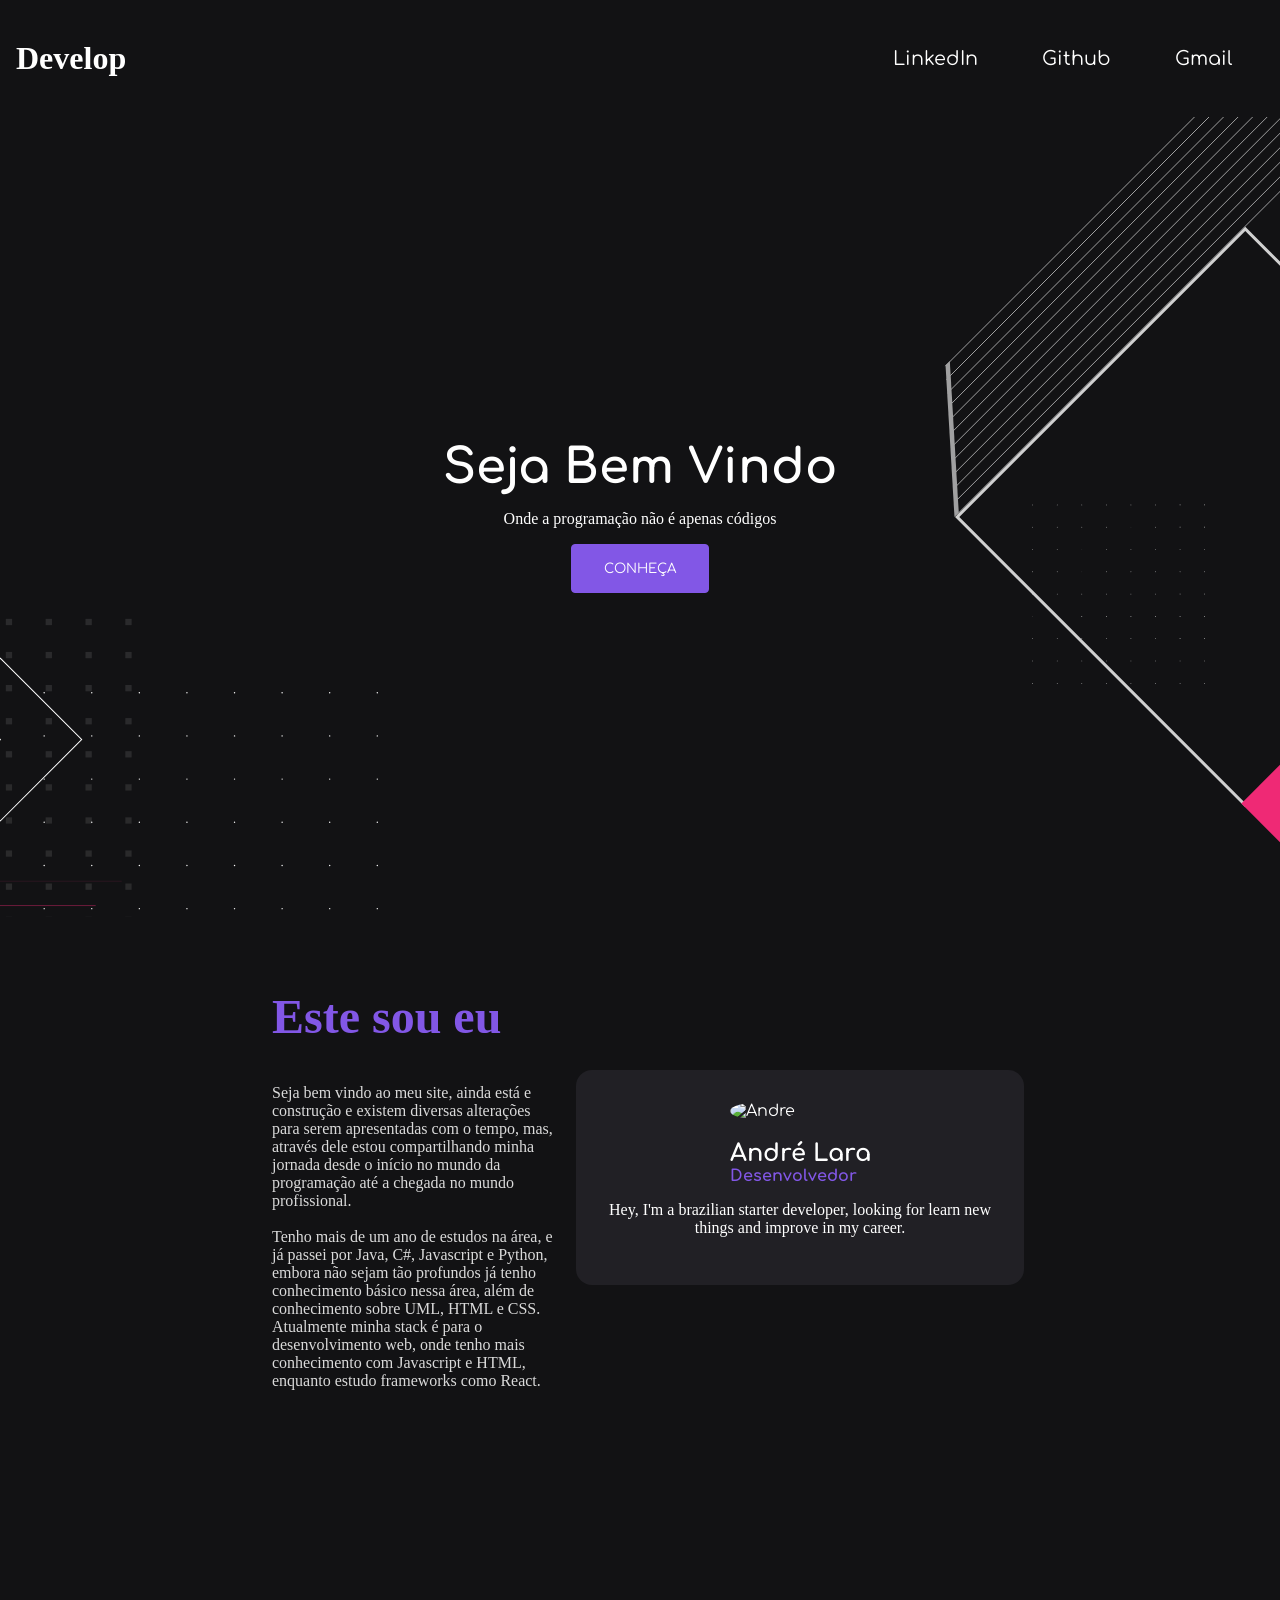
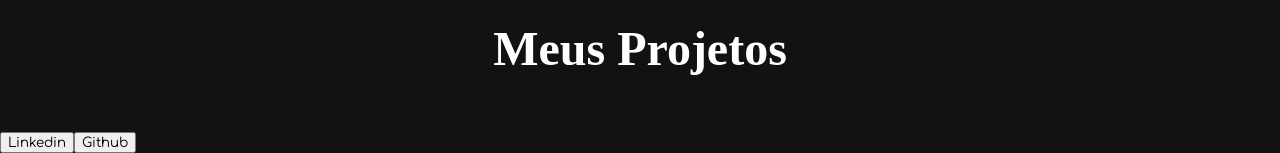
==== index.html @ 89e1ccc5 "Updating to ReactJs 1.0" ====
<!doctype html><html lang="pt-br"><head><link rel="preconnect" href="https://fonts.gstatic.com"><link href="https://fonts.googleapis.com/css2?family=Comfortaa:wght@300;400;500;600;700&display=swap" rel="stylesheet"><meta charset="UTF-8"><meta name="viewport" content="width=device-width,initial-scale=1,maximum-scale=1,user-scalable=0"><link rel="icon" href="../src/img/mine-logo.svg"><title>André Lara</title><link href="/static/css/main.3a7dd994.chunk.css" rel="stylesheet"></head><body><div id="root"></div><script>!function(e){function r(r){for(var n,l,a=r[0],f=r[1],i=r[2],p=0,s=[];p<a.length;p++)l=a[p],Object.prototype.hasOwnProperty.call(o,l)&&o[l]&&s.push(o[l][0]),o[l]=0;for(n in f)Object.prototype.hasOwnProperty.call(f,n)&&(e[n]=f[n]);for(c&&c(r);s.length;)s.shift()();return u.push.apply(u,i||[]),t()}function t(){for(var e,r=0;r<u.length;r++){for(var t=u[r],n=!0,a=1;a<t.length;a++){var f=t[a];0!==o[f]&&(n=!1)}n&&(u.splice(r--,1),e=l(l.s=t[0]))}return e}var n={},o={1:0},u=[];function l(r){if(n[r])return n[r].exports;var t=n[r]={i:r,l:!1,exports:{}};return e[r].call(t.exports,t,t.exports,l),t.l=!0,t.exports}l.m=e,l.c=n,l.d=function(e,r,t){l.o(e,r)||Object.defineProperty(e,r,{enumerable:!0,get:t})},l.r=function(e){"undefined"!=typeof Symbol&&Symbol.toStringTag&&Object.defineProperty(e,Symbol.toStringTag,{value:"Module"}),Object.defineProperty(e,"__esModule",{value:!0})},l.t=function(e,r){if(1&r&&(e=l(e)),8&r)return e;if(4&r&&"object"==typeof e&&e&&e.__esModule)return e;var t=Object.create(null);if(l.r(t),Object.defineProperty(t,"default",{enumerable:!0,value:e}),2&r&&"string"!=typeof e)for(var n in e)l.d(t,n,function(r){return e[r]}.bind(null,n));return t},l.n=function(e){var r=e&&e.__esModule?function(){return e.default}:function(){return e};return l.d(r,"a",r),r},l.o=function(e,r){return Object.prototype.hasOwnProperty.call(e,r)},l.p="/";var a=this.webpackJsonpreact=this.webpackJsonpreact||[],f=a.push.bind(a);a.push=r,a=a.slice();for(var i=0;i<a.length;i++)r(a[i]);var c=f;t()}([])</script><script src="/static/js/2.fa4b1362.chunk.js"></script><script src="/static/js/main.c0ad0357.chunk.js"></script></body></html>
---- static/css/main.3a7dd994.chunk.css ----
h1,p{font-family:Lato}body,html{width:100%;padding:0;margin:0;overflow-x:hidden}:root{--color-background:#121214;--card-color:#212025;--accent-color:#91ff8e;--secondary-accent-color:#8257e6;--dark-border:#383838}header{display:flex;color:#fff;font:300 1rem;justify-content:space-between;align-items:center}header ul{display:flex;flex-direction:row;list-style:none;justify-content:space-evenly}header li{margin:.4rem;font-size:1rem}header a{text-decoration:none;color:#fff}header a:hover{color:var(--secondary-accent-color)}@media (min-width:700px){header{padding:1rem}header li{margin:1rem 2rem;font-size:1.2rem}}body{background:var(--color-background)}.portfolio{display:flex;flex-direction:column;justify-content:center;align-items:center;margin:0;width:100%;padding:0}.portfolio img{width:8rem;border-radius:10px;margin-right:2rem}.portfolio ul{list-style:none;display:flex;flex-direction:column;justify-content:center;align-items:center;width:100%}.portfolio p{font:300 .8rem;color:#e6e6e6}.portfolio h2{font-weight:700;font-size:1rem;color:#fff}.portfolio h1{font-size:3rem;color:#fff;justify-self:center}.portfolio-list{padding:0;width:20rem;margin:0}.application_box{background:var(--card-color);margin:.6rem 0;padding:1.2rem 2rem;border-radius:1rem;display:grid;width:80%;height:15rem;align-items:center}.application_box button{font:700 .8rem;margin:0 .4rem 0 0;width:5rem;height:2rem;border:none;text-transform:uppercase;background:var(--secondary-accent-color);border:1px solid var(--secondary-accent-color);transition:.3s;border-radius:4px;color:#fff}.application_box button:hover{background:none;color:#fff;cursor:pointer;transition:.3s}.card-title{display:flex;align-items:center}.outline-box{font-size:.8rem;margin-left:10px;padding:.6rem .8rem;align-items:center;border-radius:.2rem}.FIAP{border:1px solid red;color:red}.REACTJS{border:1px solid #add8e6;color:#add8e6}.HTML{border:1px solid #ff4500;color:#ff4500}.PYTHON{border:1px solid #ff0;color:#ff0}.JAVA{border:1px solid red;color:red}.inner-container{display:grid;grid-template-columns:1fr 1fr;grid-template-rows:1fr}.card{width:30rem}@media (min-width:700px){.portfolio-list{display:grid;grid-template-columns:1fr 1fr 1fr;padding:.5rem}.portfolio{display:grid}.portfolio h2{font-size:1.4rem}.portfolio ul{display:grid;grid-template-columns:1fr 1fr 1fr;justify-content:start}.application_box{grid-template-columns:1fr 3fr;grid-template-rows:1fr;padding:2rem;width:85%}}@media screen and (min-device-aspect-ratio:21/9){.application_box{width:90%}}*{font-family:"Comfortaa",cursive}.hero{width:100%;height:500px;background-image:url(/static/media/hero-back.2f27802f.svg);background-position:50%;background-size:cover;background-repeat:no-repeat}.hero,.inner{display:flex;flex-direction:column;justify-content:center;align-items:center}.inner{width:900px}.inner h1{font-family:"Comfortaa",cursive;font-weight:700;font-size:3rem;color:#fff;margin:0}.inner button{font:700 .8rem;margin-left:0;border:none;text-transform:uppercase;background:var(--secondary-accent-color);border:1px solid var(--secondary-accent-color);transition:.3s;border-radius:4px;color:#fff;padding:1rem 2rem}.inner button:hover{background:none;color:#fff;cursor:pointer;transition:.3s}.inner p{color:#fff}@media (min-width:700px){.hero{height:800px}}.card{background:var(--card-color);display:flex;justify-content:center;align-items:center;flex-direction:column;border-radius:1rem;width:80%;color:#fff;padding:2rem}.card img{border-radius:50%;width:10rem}.card h2{margin-bottom:0}.card strong{justify-content:center;color:var(--secondary-accent-color);margin-top:0}.card p,.card strong{text-align:center}.whoami{max-width:400px;padding:1rem}.whoami h1{color:var(--secondary-accent-color);font-size:3rem}.whoami p{font-size:1rem;color:#dadada}.inner-container{flex-direction:column;align-items:center}.container,.inner-container{display:flex;justify-content:center;padding:0;margin:0}@media (min-width:700px){.card{width:30vw;flex-direction:column}.inner-container{display:grid;grid-template-columns:1fr 1fr;grid-template-rows:1fr;width:60%}}@media screen and (min-device-aspect-ratio:21/9){.inner-container{width:54%}}
/*# sourceMappingURL=main.3a7dd994.chunk.css.map */
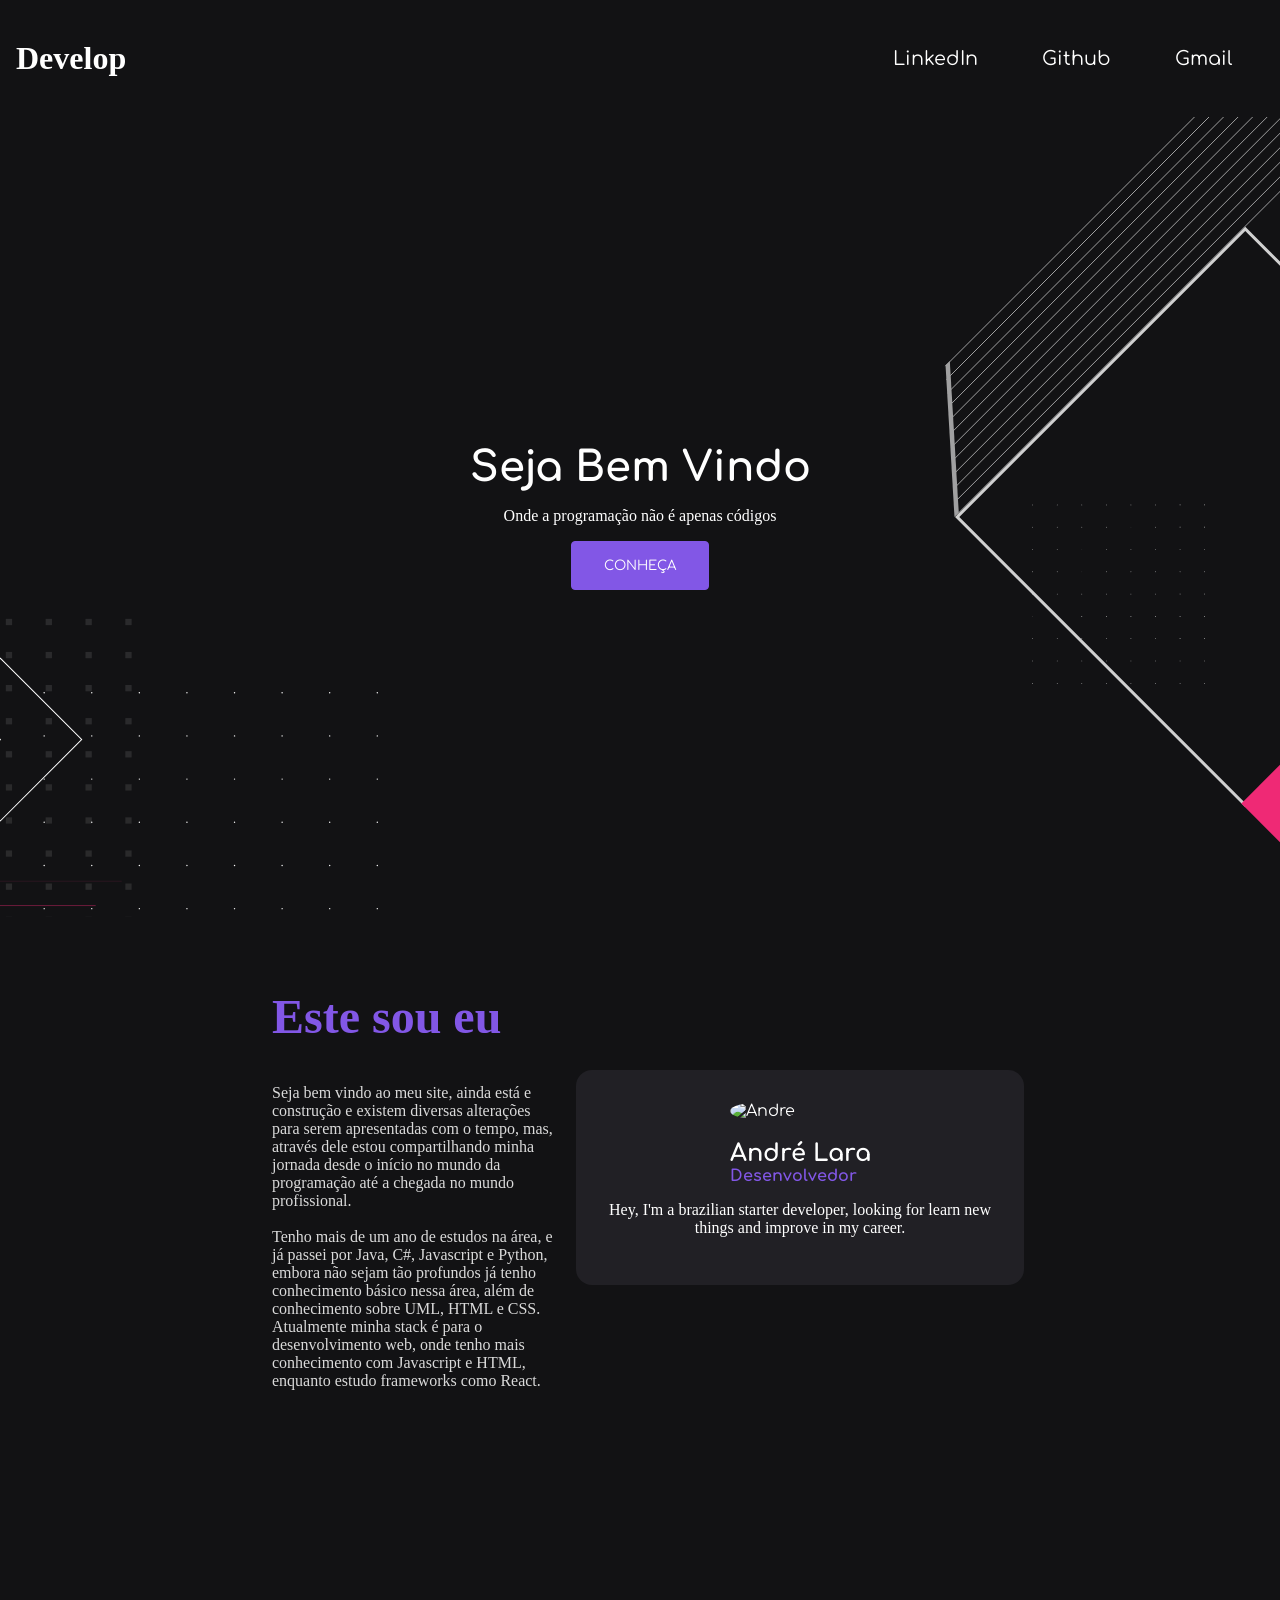
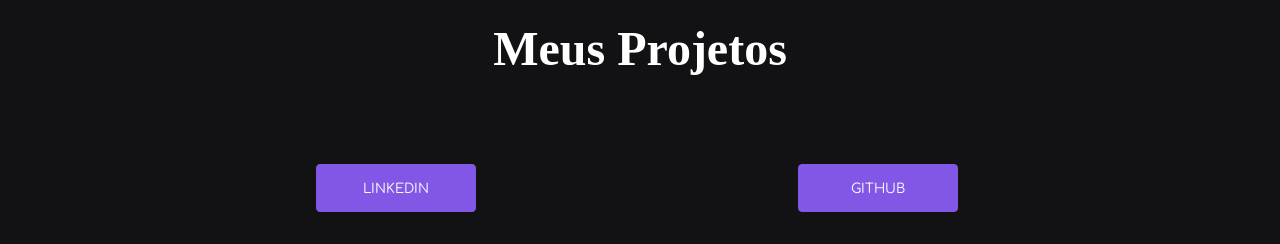
==== commit 9748a356: "v1.01" ====
--- a/index.html
+++ b/index.html
@@ -1 +1 @@
-<!doctype html><html lang="pt-br"><head><link rel="preconnect" href="https://fonts.gstatic.com"><link href="https://fonts.googleapis.com/css2?family=Comfortaa:wght@300;400;500;600;700&display=swap" rel="stylesheet"><meta charset="UTF-8"><meta name="viewport" content="width=device-width,initial-scale=1,maximum-scale=1,user-scalable=0"><link rel="icon" href="../src/img/mine-logo.svg"><title>André Lara</title><link href="/static/css/main.3a7dd994.chunk.css" rel="stylesheet"></head><body><div id="root"></div><script>!function(e){function r(r){for(var n,l,a=r[0],f=r[1],i=r[2],p=0,s=[];p<a.length;p++)l=a[p],Object.prototype.hasOwnProperty.call(o,l)&&o[l]&&s.push(o[l][0]),o[l]=0;for(n in f)Object.prototype.hasOwnProperty.call(f,n)&&(e[n]=f[n]);for(c&&c(r);s.length;)s.shift()();return u.push.apply(u,i||[]),t()}function t(){for(var e,r=0;r<u.length;r++){for(var t=u[r],n=!0,a=1;a<t.length;a++){var f=t[a];0!==o[f]&&(n=!1)}n&&(u.splice(r--,1),e=l(l.s=t[0]))}return e}var n={},o={1:0},u=[];function l(r){if(n[r])return n[r].exports;var t=n[r]={i:r,l:!1,exports:{}};return e[r].call(t.exports,t,t.exports,l),t.l=!0,t.exports}l.m=e,l.c=n,l.d=function(e,r,t){l.o(e,r)||Object.defineProperty(e,r,{enumerable:!0,get:t})},l.r=function(e){"undefined"!=typeof Symbol&&Symbol.toStringTag&&Object.defineProperty(e,Symbol.toStringTag,{value:"Module"}),Object.defineProperty(e,"__esModule",{value:!0})},l.t=function(e,r){if(1&r&&(e=l(e)),8&r)return e;if(4&r&&"object"==typeof e&&e&&e.__esModule)return e;var t=Object.create(null);if(l.r(t),Object.defineProperty(t,"default",{enumerable:!0,value:e}),2&r&&"string"!=typeof e)for(var n in e)l.d(t,n,function(r){return e[r]}.bind(null,n));return t},l.n=function(e){var r=e&&e.__esModule?function(){return e.default}:function(){return e};return l.d(r,"a",r),r},l.o=function(e,r){return Object.prototype.hasOwnProperty.call(e,r)},l.p="/";var a=this.webpackJsonpreact=this.webpackJsonpreact||[],f=a.push.bind(a);a.push=r,a=a.slice();for(var i=0;i<a.length;i++)r(a[i]);var c=f;t()}([])</script><script src="/static/js/2.fa4b1362.chunk.js"></script><script src="/static/js/main.c0ad0357.chunk.js"></script></body></html>+<!doctype html><html lang="pt-br"><head><link rel="preconnect" href="https://fonts.gstatic.com"><link href="https://fonts.googleapis.com/css2?family=Comfortaa:wght@300;400;500;600;700&display=swap" rel="stylesheet"><meta charset="UTF-8"><meta name="viewport" content="width=device-width,initial-scale=1,maximum-scale=1,user-scalable=0"><link rel="icon" href="../src/img/mine-logo.svg"><title>André Lara</title><link href="/static/css/main.98fc9c1d.chunk.css" rel="stylesheet"></head><body><div id="root"></div><script>!function(e){function r(r){for(var n,l,a=r[0],f=r[1],i=r[2],p=0,s=[];p<a.length;p++)l=a[p],Object.prototype.hasOwnProperty.call(o,l)&&o[l]&&s.push(o[l][0]),o[l]=0;for(n in f)Object.prototype.hasOwnProperty.call(f,n)&&(e[n]=f[n]);for(c&&c(r);s.length;)s.shift()();return u.push.apply(u,i||[]),t()}function t(){for(var e,r=0;r<u.length;r++){for(var t=u[r],n=!0,a=1;a<t.length;a++){var f=t[a];0!==o[f]&&(n=!1)}n&&(u.splice(r--,1),e=l(l.s=t[0]))}return e}var n={},o={1:0},u=[];function l(r){if(n[r])return n[r].exports;var t=n[r]={i:r,l:!1,exports:{}};return e[r].call(t.exports,t,t.exports,l),t.l=!0,t.exports}l.m=e,l.c=n,l.d=function(e,r,t){l.o(e,r)||Object.defineProperty(e,r,{enumerable:!0,get:t})},l.r=function(e){"undefined"!=typeof Symbol&&Symbol.toStringTag&&Object.defineProperty(e,Symbol.toStringTag,{value:"Module"}),Object.defineProperty(e,"__esModule",{value:!0})},l.t=function(e,r){if(1&r&&(e=l(e)),8&r)return e;if(4&r&&"object"==typeof e&&e&&e.__esModule)return e;var t=Object.create(null);if(l.r(t),Object.defineProperty(t,"default",{enumerable:!0,value:e}),2&r&&"string"!=typeof e)for(var n in e)l.d(t,n,function(r){return e[r]}.bind(null,n));return t},l.n=function(e){var r=e&&e.__esModule?function(){return e.default}:function(){return e};return l.d(r,"a",r),r},l.o=function(e,r){return Object.prototype.hasOwnProperty.call(e,r)},l.p="/";var a=this.webpackJsonpreact=this.webpackJsonpreact||[],f=a.push.bind(a);a.push=r,a=a.slice();for(var i=0;i<a.length;i++)r(a[i]);var c=f;t()}([])</script><script src="/static/js/2.fa4b1362.chunk.js"></script><script src="/static/js/main.75cdbce0.chunk.js"></script></body></html>
--- a/static/css/main.98fc9c1d.chunk.css
+++ b/static/css/main.98fc9c1d.chunk.css
@@ -0,0 +1,2 @@
+h1,p{font-family:Lato}body,html{width:100%;padding:0;margin:0;overflow-x:hidden}:root{--color-background:#121214;--card-color:#212025;--accent-color:#91ff8e;--secondary-accent-color:#8257e6;--dark-border:#383838}header{display:flex;color:#fff;padding:0 .4rem;font:300 1rem;justify-content:space-between;align-items:center}header ul{display:flex;flex-direction:row;list-style:none;justify-content:space-evenly}header li{margin:.4rem;font-size:1rem}header a{text-decoration:none;color:#fff}header a:hover{color:var(--secondary-accent-color)}@media (min-width:700px){header{padding:1rem}header li{margin:1rem 2rem;font-size:1.2rem}}body{background:var(--color-background)}.portfolio{display:flex;flex-direction:column;justify-content:center;align-items:center;margin:0;width:100%;padding:0}.portfolio img{width:8rem;border-radius:10px;margin-right:2rem}.portfolio ul{list-style:none;display:flex;flex-direction:column;justify-content:center;align-items:center;width:100%}.portfolio p{font:300 .8rem;color:#e6e6e6}.portfolio h2{font-weight:700;font-size:1rem;color:#fff}.portfolio h1{font-size:3rem;color:#fff;justify-self:center}.portfolio-list{padding:0;width:20rem;margin:0}.application_box{background:var(--card-color);margin:.6rem 0;padding:1.2rem 2rem;border-radius:1rem;display:grid;width:80%;height:15rem;align-items:center}.application_box button{font:700 .8rem;margin:0 .4rem 0 0;width:5rem;height:2rem;border:none;text-transform:uppercase;background:var(--secondary-accent-color);border:1px solid var(--secondary-accent-color);transition:.3s;border-radius:4px;color:#fff}.application_box button:hover{background:none;color:#fff;cursor:pointer;transition:.3s}.card-title{display:flex;align-items:center}.outline-box{font-size:.8rem;margin-left:10px;padding:.6rem .8rem;align-items:center;border-radius:.2rem}.FIAP{border:1px solid red;color:red}.REACTJS{border:1px solid #add8e6;color:#add8e6}.HTML{border:1px solid #ff4500;color:#ff4500}.PYTHON{border:1px solid #ff0;color:#ff0}.JAVA{border:1px solid red;color:red}.inner-container{display:grid;grid-template-columns:1fr 1fr;grid-template-rows:1fr}.card{width:30rem}footer{width:100%;display:flex;flex-direction:row;justify-content:space-evenly;margin:2rem 0}footer button{font:700 .8rem;margin:0 .4rem 0 0;width:10rem;height:3rem;border:none;text-transform:uppercase;background:var(--secondary-accent-color);border:1px solid var(--secondary-accent-color);transition:.3s;border-radius:4px;color:#fff}footer button:hover{background:none;color:#fff;cursor:pointer;transition:.3s}@media (min-width:700px){.portfolio-list{display:grid;grid-template-columns:1fr 1fr 1fr;padding:.5rem}.portfolio{display:grid}.portfolio h2{font-size:1.4rem}.portfolio ul{display:grid;grid-template-columns:1fr 1fr 1fr;justify-content:start}.application_box{grid-template-columns:1fr 3fr;grid-template-rows:1fr;padding:2rem;width:85%}}@media screen and (min-device-aspect-ratio:21/9){.application_box{width:90%}}*{font-family:"Comfortaa",cursive}.hero{width:100%;height:500px;background-image:url(/static/media/hero-back.2f27802f.svg);background-position:50%;background-size:cover;background-repeat:no-repeat}.hero,.inner{display:flex;flex-direction:column;justify-content:center;align-items:center}.inner{width:900px}.inner h1{font-family:"Comfortaa",cursive;font-weight:700;font-size:2.6rem;color:#fff;margin:0}.inner button{font:700 .8rem;margin-left:0;border:none;text-transform:uppercase;background:var(--secondary-accent-color);border:1px solid var(--secondary-accent-color);transition:.3s;border-radius:4px;color:#fff;padding:1rem 2rem}.inner button:hover{background:none;color:#fff;cursor:pointer;transition:.3s}.inner p{color:#fff}@media (min-width:700px){.hero{height:800px}}.card{background:var(--card-color);display:flex;justify-content:center;align-items:center;flex-direction:column;border-radius:1rem;width:80%;color:#fff;padding:2rem}.card img{border-radius:50%;width:10rem}.card h2{margin-bottom:0}.card strong{justify-content:center;color:var(--secondary-accent-color);margin-top:0}.card p,.card strong{text-align:center}.whoami{max-width:400px;padding:1rem}.whoami h1{color:var(--secondary-accent-color);font-size:3rem}.whoami p{font-size:1rem;color:#dadada}.inner-container{flex-direction:column;align-items:center}.container,.inner-container{display:flex;justify-content:center;padding:0;margin:0}@media (min-width:700px){.card{width:30vw;flex-direction:column}.inner-container{display:grid;grid-template-columns:1fr 1fr;grid-template-rows:1fr;width:60%}}@media screen and (min-device-aspect-ratio:21/9){.inner-container{width:54%}}
+/*# sourceMappingURL=main.98fc9c1d.chunk.css.map */
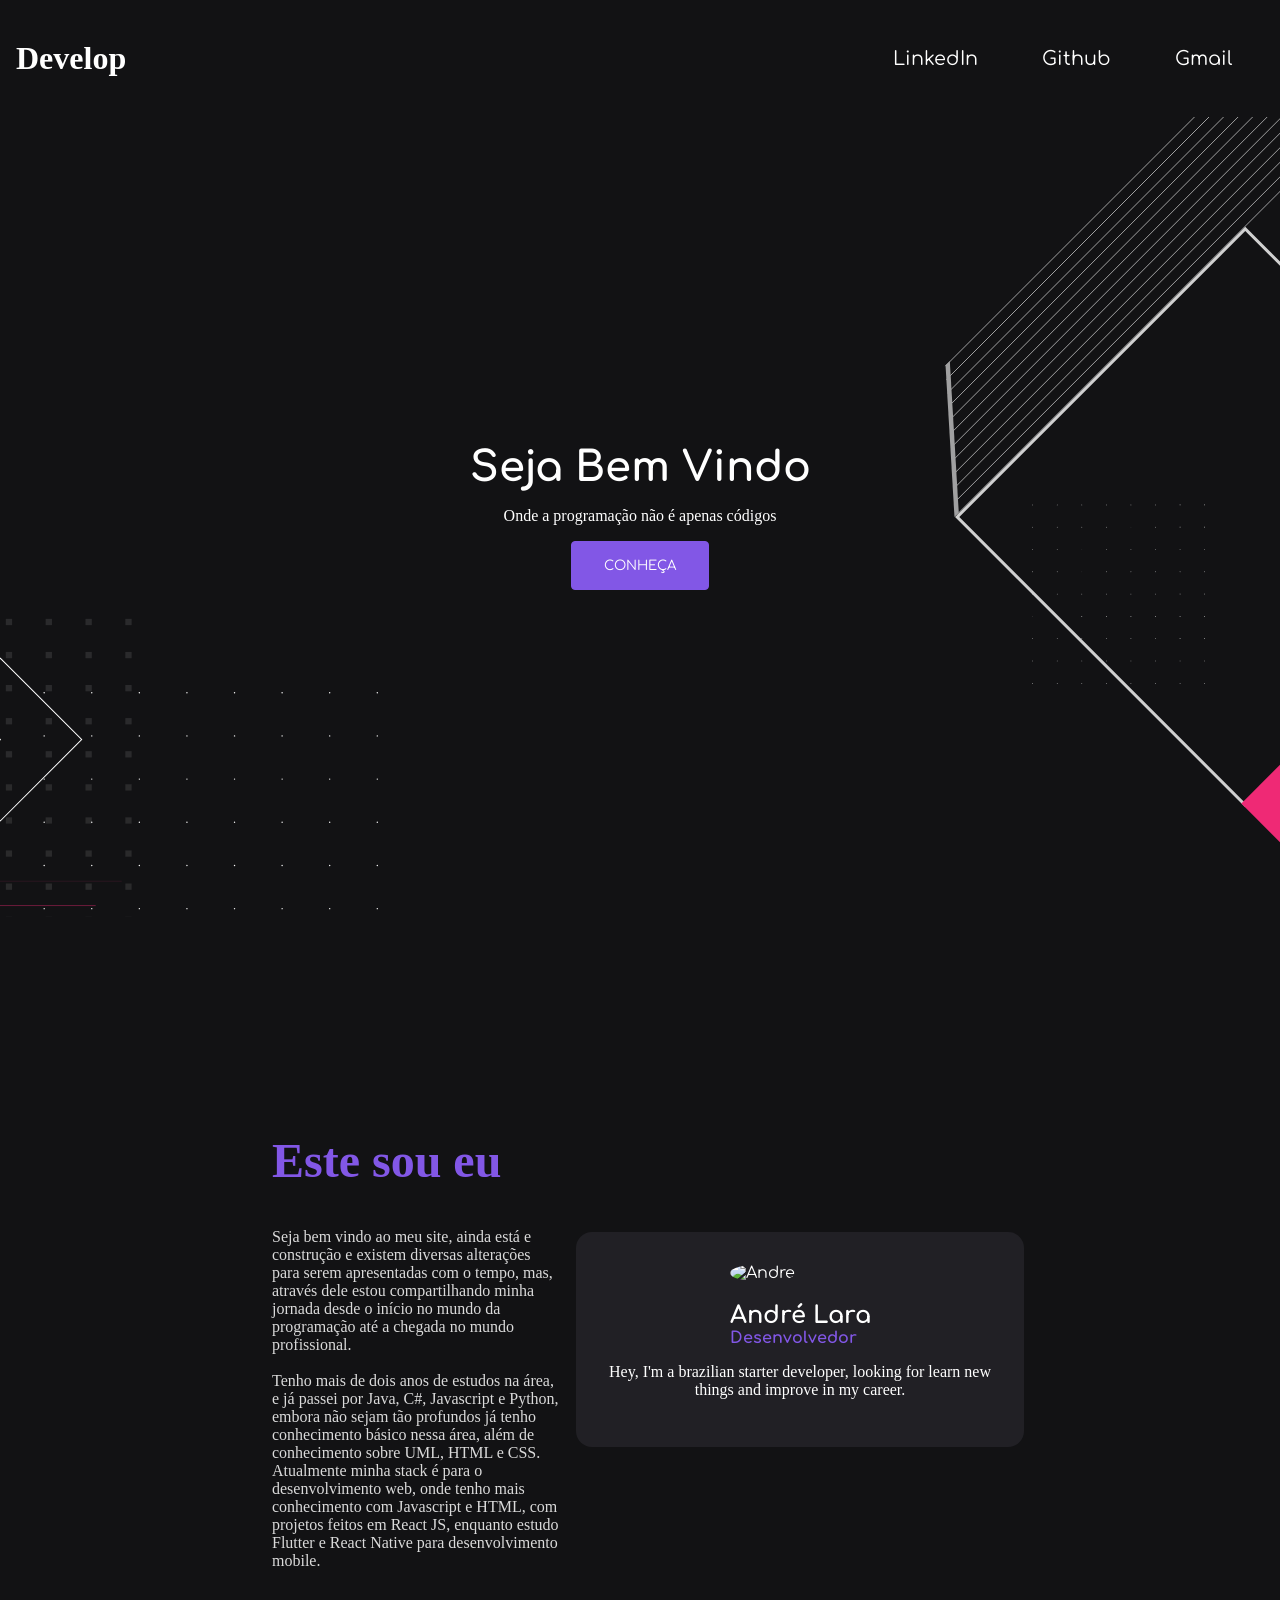
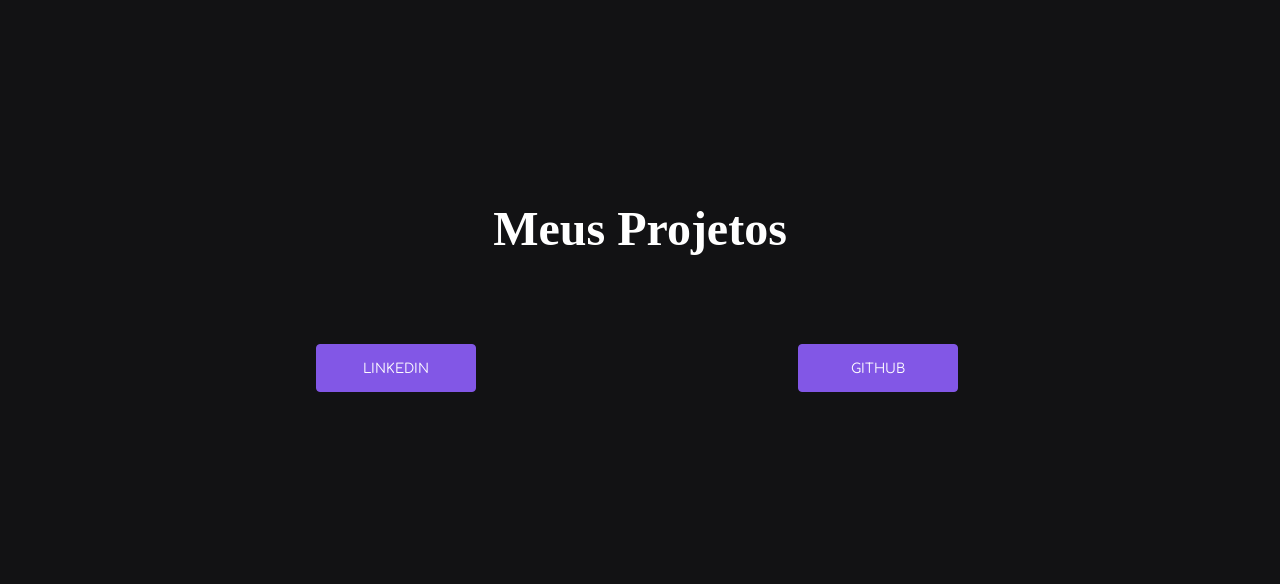
==== commit 8e2a4581: "Inserindo Rótulo UNITY e alterando layout" ====
--- a/index.html
+++ b/index.html
@@ -1 +1 @@
-<!doctype html><html lang="pt-br"><head><link rel="preconnect" href="https://fonts.gstatic.com"><link href="https://fonts.googleapis.com/css2?family=Comfortaa:wght@300;400;500;600;700&display=swap" rel="stylesheet"><meta charset="UTF-8"><meta name="viewport" content="width=device-width,initial-scale=1,maximum-scale=1,user-scalable=0"><link rel="icon" href="../src/img/mine-logo.svg"><title>André Lara</title><link href="/static/css/main.98fc9c1d.chunk.css" rel="stylesheet"></head><body><div id="root"></div><script>!function(e){function r(r){for(var n,l,a=r[0],f=r[1],i=r[2],p=0,s=[];p<a.length;p++)l=a[p],Object.prototype.hasOwnProperty.call(o,l)&&o[l]&&s.push(o[l][0]),o[l]=0;for(n in f)Object.prototype.hasOwnProperty.call(f,n)&&(e[n]=f[n]);for(c&&c(r);s.length;)s.shift()();return u.push.apply(u,i||[]),t()}function t(){for(var e,r=0;r<u.length;r++){for(var t=u[r],n=!0,a=1;a<t.length;a++){var f=t[a];0!==o[f]&&(n=!1)}n&&(u.splice(r--,1),e=l(l.s=t[0]))}return e}var n={},o={1:0},u=[];function l(r){if(n[r])return n[r].exports;var t=n[r]={i:r,l:!1,exports:{}};return e[r].call(t.exports,t,t.exports,l),t.l=!0,t.exports}l.m=e,l.c=n,l.d=function(e,r,t){l.o(e,r)||Object.defineProperty(e,r,{enumerable:!0,get:t})},l.r=function(e){"undefined"!=typeof Symbol&&Symbol.toStringTag&&Object.defineProperty(e,Symbol.toStringTag,{value:"Module"}),Object.defineProperty(e,"__esModule",{value:!0})},l.t=function(e,r){if(1&r&&(e=l(e)),8&r)return e;if(4&r&&"object"==typeof e&&e&&e.__esModule)return e;var t=Object.create(null);if(l.r(t),Object.defineProperty(t,"default",{enumerable:!0,value:e}),2&r&&"string"!=typeof e)for(var n in e)l.d(t,n,function(r){return e[r]}.bind(null,n));return t},l.n=function(e){var r=e&&e.__esModule?function(){return e.default}:function(){return e};return l.d(r,"a",r),r},l.o=function(e,r){return Object.prototype.hasOwnProperty.call(e,r)},l.p="/";var a=this.webpackJsonpreact=this.webpackJsonpreact||[],f=a.push.bind(a);a.push=r,a=a.slice();for(var i=0;i<a.length;i++)r(a[i]);var c=f;t()}([])</script><script src="/static/js/2.fa4b1362.chunk.js"></script><script src="/static/js/main.75cdbce0.chunk.js"></script></body></html>+<!doctype html><html lang="pt-br"><head><link rel="preconnect" href="https://fonts.gstatic.com"><link href="https://fonts.googleapis.com/css2?family=Comfortaa:wght@300;400;500;600;700&display=swap" rel="stylesheet"><meta charset="UTF-8"><meta name="viewport" content="width=device-width,initial-scale=1,maximum-scale=1,user-scalable=0"><link rel="icon" href="../src/img/mine-logo.svg"><title>André Lara</title><link href="/static/css/main.0ca9f23b.chunk.css" rel="stylesheet"></head><body><div id="root"></div><script>!function(e){function r(r){for(var n,l,a=r[0],f=r[1],i=r[2],p=0,s=[];p<a.length;p++)l=a[p],Object.prototype.hasOwnProperty.call(o,l)&&o[l]&&s.push(o[l][0]),o[l]=0;for(n in f)Object.prototype.hasOwnProperty.call(f,n)&&(e[n]=f[n]);for(c&&c(r);s.length;)s.shift()();return u.push.apply(u,i||[]),t()}function t(){for(var e,r=0;r<u.length;r++){for(var t=u[r],n=!0,a=1;a<t.length;a++){var f=t[a];0!==o[f]&&(n=!1)}n&&(u.splice(r--,1),e=l(l.s=t[0]))}return e}var n={},o={1:0},u=[];function l(r){if(n[r])return n[r].exports;var t=n[r]={i:r,l:!1,exports:{}};return e[r].call(t.exports,t,t.exports,l),t.l=!0,t.exports}l.m=e,l.c=n,l.d=function(e,r,t){l.o(e,r)||Object.defineProperty(e,r,{enumerable:!0,get:t})},l.r=function(e){"undefined"!=typeof Symbol&&Symbol.toStringTag&&Object.defineProperty(e,Symbol.toStringTag,{value:"Module"}),Object.defineProperty(e,"__esModule",{value:!0})},l.t=function(e,r){if(1&r&&(e=l(e)),8&r)return e;if(4&r&&"object"==typeof e&&e&&e.__esModule)return e;var t=Object.create(null);if(l.r(t),Object.defineProperty(t,"default",{enumerable:!0,value:e}),2&r&&"string"!=typeof e)for(var n in e)l.d(t,n,function(r){return e[r]}.bind(null,n));return t},l.n=function(e){var r=e&&e.__esModule?function(){return e.default}:function(){return e};return l.d(r,"a",r),r},l.o=function(e,r){return Object.prototype.hasOwnProperty.call(e,r)},l.p="/";var a=this.webpackJsonpreact=this.webpackJsonpreact||[],f=a.push.bind(a);a.push=r,a=a.slice();for(var i=0;i<a.length;i++)r(a[i]);var c=f;t()}([])</script><script src="/static/js/2.46a630cd.chunk.js"></script><script src="/static/js/main.cb25b199.chunk.js"></script></body></html>
--- a/static/css/main.0ca9f23b.chunk.css
+++ b/static/css/main.0ca9f23b.chunk.css
@@ -0,0 +1,2 @@
+h1,p{font-family:Lato}body,html{width:100%;padding:0;margin:0;overflow-x:hidden}:root{--color-background:#121214;--card-color:#212025;--accent-color:#91ff8e;--secondary-accent-color:#8257e6;--dark-border:#383838}header{display:flex;color:#fff;padding:0 .4rem;font:300 1rem;justify-content:space-between;align-items:center}header ul{display:flex;flex-direction:row;list-style:none;justify-content:space-evenly}header li{margin:.4rem;font-size:1rem}header a{text-decoration:none;color:#fff}header a:hover{color:var(--secondary-accent-color)}@media (min-width:700px){header{padding:1rem}header li{margin:1rem 2rem;font-size:1.2rem}}body{background:var(--color-background)}.portfolio{display:flex;flex-direction:column;justify-content:center;align-items:center;margin:0;width:100%;padding:0}.portfolio img{width:8rem;border-radius:10px;margin-right:2rem}.portfolio ul{list-style:none;display:flex;flex-direction:column;justify-content:center;align-items:center;width:100%}.portfolio p{font:300 .8rem;color:#e6e6e6}.portfolio h2{font-weight:700;font-size:1rem;color:#fff}.portfolio h1{font-size:3rem;color:#fff;justify-self:center}.portfolio-list{padding:0;width:20rem;margin:0}.application_box{background:var(--card-color);margin:.6rem 0;padding:1.2rem 2rem;border-radius:1rem;display:grid;width:80%;height:15rem;align-items:center}.application_box button{font:700 .8rem;margin:0 .4rem 0 0;width:5rem;height:2rem;border:none;text-transform:uppercase;background:var(--secondary-accent-color);border:1px solid var(--secondary-accent-color);transition:.3s;border-radius:4px;color:#fff}.application_box button:hover{background:none;color:#fff;cursor:pointer;transition:.3s}.card-title{display:flex;align-items:center}.outline-box{font-size:.8rem;margin-left:10px;padding:.6rem .8rem;align-items:center;border-radius:.2rem}.FIAP{border:1px solid red;color:red}.REACTJS{border:1px solid #add8e6;color:#add8e6}.HTML{border:1px solid #ff4500;color:#ff4500}.PYTHON{border:1px solid #ff0;color:#ff0}.JAVA{border:1px solid red;color:red}.UNITY{border:1px solid #fff;color:#fff}.inner-container{display:grid;grid-template-columns:1fr 1fr;grid-template-rows:1fr}.card{width:30rem}footer{width:100%;display:flex;flex-direction:row;justify-content:space-evenly;margin:2rem 0}footer button{font:700 .8rem;margin:0 .4rem 0 0;width:10rem;height:3rem;border:none;text-transform:uppercase;background:var(--secondary-accent-color);border:1px solid var(--secondary-accent-color);transition:.3s;border-radius:4px;color:#fff}footer button:hover{background:none;color:#fff;cursor:pointer;transition:.3s}@media (min-width:700px){.portfolio-list{display:grid;grid-template-columns:1fr 1fr 1fr;padding:.5rem}.portfolio{display:grid}.portfolio h2{font-size:1.4rem}.portfolio ul{display:grid;grid-template-columns:1fr 1fr 1fr;justify-content:start}.application_box{grid-template-columns:1fr 3fr;grid-template-rows:1fr;padding:2rem;width:85%}}@media screen and (min-device-aspect-ratio:21/9){.application_box{width:90%}}*{font-family:"Comfortaa",cursive}.hero{width:100%;height:500px;background-image:url(/static/media/hero-back.2f27802f.svg);background-position:50%;background-size:cover;background-repeat:no-repeat}.hero,.inner{display:flex;flex-direction:column;justify-content:center;align-items:center}.inner{width:900px}.inner h1{font-family:"Comfortaa",cursive;font-weight:700;font-size:2.6rem;color:#fff;margin:0}.inner button{font:700 .8rem;margin-left:0;border:none;text-transform:uppercase;background:var(--secondary-accent-color);border:1px solid var(--secondary-accent-color);transition:.3s;border-radius:4px;color:#fff;padding:1rem 2rem}.inner button:hover{background:none;color:#fff;cursor:pointer;transition:.3s}.inner p{color:#fff}@media (min-width:700px){.hero{height:800px}}.card{background:var(--card-color);display:flex;justify-content:center;align-items:center;flex-direction:column;border-radius:1rem;width:80%;color:#fff;padding:2rem}.card img{border-radius:50%;width:10rem}.card h2{margin-bottom:0}.card strong{justify-content:center;color:var(--secondary-accent-color);margin-top:0}.card p,.card strong{text-align:center}.whoami{max-width:400px;padding:1rem}.whoami h1{color:var(--secondary-accent-color);font-size:3rem}.whoami p{font-size:1rem;color:#dadada}.inner-container{flex-direction:column;align-items:center}.container,.inner-container{display:flex;justify-content:center;padding:0;margin:0}@media (min-width:700px){.card{width:30vw;flex-direction:column;max-width:600px}.inner-container{display:grid;grid-template-columns:1fr 1fr;grid-template-rows:1fr;width:60%}}@media screen and (min-device-aspect-ratio:21/9){.inner-container{width:46%}}
+/*# sourceMappingURL=main.0ca9f23b.chunk.css.map */
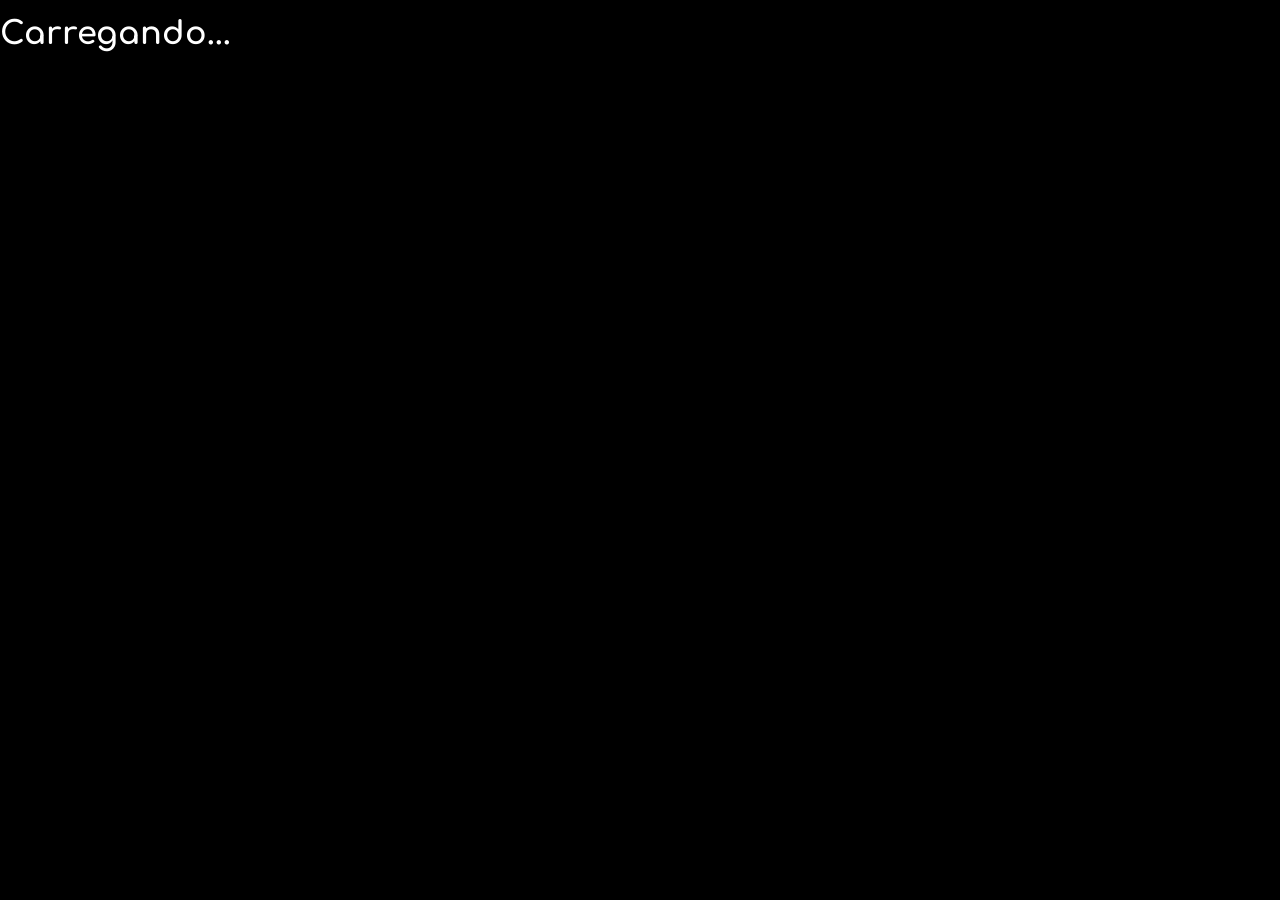
==== commit e2a31aae: "Inserindo site pela primeira vez" ====
--- a/index.html
+++ b/index.html
@@ -1 +1 @@
-<!doctype html><html lang="pt-br"><head><link rel="preconnect" href="https://fonts.gstatic.com"><link href="https://fonts.googleapis.com/css2?family=Comfortaa:wght@300;400;500;600;700&display=swap" rel="stylesheet"><meta charset="UTF-8"><meta name="viewport" content="width=device-width,initial-scale=1,maximum-scale=1,user-scalable=0"><link rel="icon" href="../src/img/mine-logo.svg"><title>André Lara</title><link href="/static/css/main.0ca9f23b.chunk.css" rel="stylesheet"></head><body><div id="root"></div><script>!function(e){function r(r){for(var n,l,a=r[0],f=r[1],i=r[2],p=0,s=[];p<a.length;p++)l=a[p],Object.prototype.hasOwnProperty.call(o,l)&&o[l]&&s.push(o[l][0]),o[l]=0;for(n in f)Object.prototype.hasOwnProperty.call(f,n)&&(e[n]=f[n]);for(c&&c(r);s.length;)s.shift()();return u.push.apply(u,i||[]),t()}function t(){for(var e,r=0;r<u.length;r++){for(var t=u[r],n=!0,a=1;a<t.length;a++){var f=t[a];0!==o[f]&&(n=!1)}n&&(u.splice(r--,1),e=l(l.s=t[0]))}return e}var n={},o={1:0},u=[];function l(r){if(n[r])return n[r].exports;var t=n[r]={i:r,l:!1,exports:{}};return e[r].call(t.exports,t,t.exports,l),t.l=!0,t.exports}l.m=e,l.c=n,l.d=function(e,r,t){l.o(e,r)||Object.defineProperty(e,r,{enumerable:!0,get:t})},l.r=function(e){"undefined"!=typeof Symbol&&Symbol.toStringTag&&Object.defineProperty(e,Symbol.toStringTag,{value:"Module"}),Object.defineProperty(e,"__esModule",{value:!0})},l.t=function(e,r){if(1&r&&(e=l(e)),8&r)return e;if(4&r&&"object"==typeof e&&e&&e.__esModule)return e;var t=Object.create(null);if(l.r(t),Object.defineProperty(t,"default",{enumerable:!0,value:e}),2&r&&"string"!=typeof e)for(var n in e)l.d(t,n,function(r){return e[r]}.bind(null,n));return t},l.n=function(e){var r=e&&e.__esModule?function(){return e.default}:function(){return e};return l.d(r,"a",r),r},l.o=function(e,r){return Object.prototype.hasOwnProperty.call(e,r)},l.p="/";var a=this.webpackJsonpreact=this.webpackJsonpreact||[],f=a.push.bind(a);a.push=r,a=a.slice();for(var i=0;i<a.length;i++)r(a[i]);var c=f;t()}([])</script><script src="/static/js/2.46a630cd.chunk.js"></script><script src="/static/js/main.cb25b199.chunk.js"></script></body></html>+<!doctype html><html lang="pt-br"><head><link rel="preconnect" href="https://fonts.gstatic.com"><link href="https://fonts.googleapis.com/css2?family=Comfortaa:wght@300;400;500;600;700&display=swap" rel="stylesheet"><meta charset="UTF-8"><meta name="viewport" content="width=device-width,initial-scale=1,maximum-scale=1,user-scalable=0"><link rel="icon" href="../src/img/mine-logo.svg"><title>André Lara</title><script defer="defer" src="/static/js/main.3303f2c5.js"></script><link href="/static/css/main.37c1a08f.css" rel="stylesheet"></head><body><div id="root"></div></body></html>
--- a/static/css/main.37c1a08f.css
+++ b/static/css/main.37c1a08f.css
@@ -0,0 +1,2 @@
+body,html{background-color:#000;background-color:var(--color-background);color:#fff;color:var(--text-color);font-family:Comfortaa,cursive;line-height:25px;margin:0;overflow-x:hidden;padding:0;transition:.3s;width:100%}:root{--color-background:#000;--card-color:#0a0a0a;--accent-color:#ff4b87;--secondary-accent-color:#8257e6;--dark-border:#383838;--text-color:#fff;--subtext-color:#8f8f8f}.main{flex-direction:column}.main,.site-hero{align-items:center;display:flex;justify-content:center}.site-hero{background-image:url(/static/media/site_hero_background.3968974d5921de304488.svg);width:100%}.divide-flex{align-items:center;display:flex;flex-direction:row;gap:60px;justify-content:space-around}.divide-flex img{border-radius:10px;max-width:450px}.bio{color:#8f8f8f;color:var(--subtext-color);font-size:16px}.bio-container{padding:20px}.grid-view{grid-gap:20px;display:grid;grid-template-columns:repeat(auto-fit,minmax(300px,1fr));margin:20px}.card{background-color:#0a0a0a;background-color:var(--card-color);border-radius:5px;box-shadow:0 4px 8px 0 rgba(0,0,0,.2);color:#fff;color:var(--text-color);display:grid;grid-template-rows:.6fr 1fr .2fr;overflow:hidden;padding:20px;position:relative;transition:.3s}.card:hover{box-shadow:0 8px 16px 0 rgba(255,30,86,.2)}.card .description{color:#8f8f8f;color:var(--subtext-color);font-size:10px;line-height:20px;line-height:15px;margin-top:10px}.card .title{font-size:20px;text-transform:capitalize}.card .language,.card .title{font-weight:700;margin-bottom:10px}.card .language{align-items:center;border-radius:5px;display:inline-flex;font-size:9px;gap:5px;text-transform:uppercase}.button{align-self:flex-end;background-color:#ff4b87;background-color:var(--accent-color);border:none;border-radius:5px;color:#fff;cursor:pointer;font-size:14px;justify-self:flex-end;padding:10px 30px;text-transform:capitalize;transition:.3s}.button:hover{background-color:#8257e6;background-color:var(--secondary-accent-color)}.disabled{background-color:#383838;background-color:var(--dark-border);opacity:.5;pointer-events:none}.button-divisor{align-items:center;display:flex;justify-content:space-between;margin-top:10px}.gap-between{display:inline-flex;gap:10px}a{border:1px solid hsla(0,0%,100%,0);color:#fff;cursor:pointer;font-size:small;text-decoration:none}a:hover{border-bottom:1px solid #ff4b87;border-bottom:1px solid var(--accent-color);opacity:.8}ul{list-style:none;margin:0;padding:0;transition:.3s}body::-webkit-scrollbar{width:8px}body::-webkit-scrollbar-track{background:#0a0a0a;background:var(--card-color)}body::-webkit-scrollbar-thumb{background-color:#ff4b87;background-color:var(--accent-color);border-radius:20px}input{background-color:#0a0a0a;background-color:var(--card-color);border:1px solid #0a0a0a;border:1px solid var(--card-color);border-radius:5px;color:#fff;color:var(--text-color);font-size:18px;margin:20px;padding:15px}input:focus{border-color:#ff4b87;border-color:var(--accent-color);outline:none;transition:.3s}.github{border:1px solid #333}.email,.github{background-color:#0a0a0a;background-color:var(--card-color)}.email{border:1px solid #c71610}.linkedin{background-color:#0a0a0a;background-color:var(--card-color);border:1px solid #0e76a8}
+/*# sourceMappingURL=main.37c1a08f.css.map*/
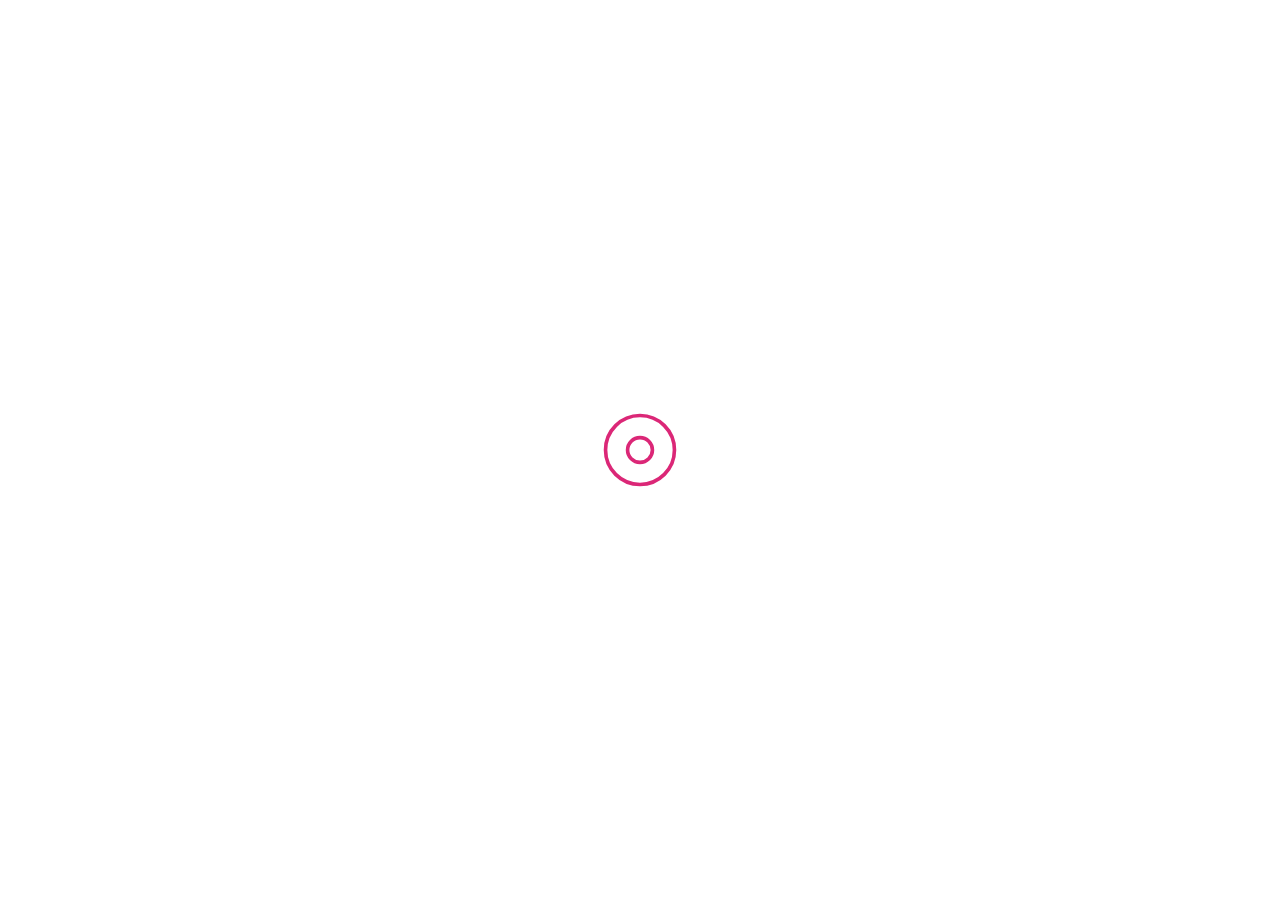
==== commit 91e775d1: "Build: Updating to Website V2" ====
--- a/index.html
+++ b/index.html
@@ -1 +1,18 @@
-<!doctype html><html lang="pt-br"><head><link rel="preconnect" href="https://fonts.gstatic.com"><link href="https://fonts.googleapis.com/css2?family=Comfortaa:wght@300;400;500;600;700&display=swap" rel="stylesheet"><meta charset="UTF-8"><meta name="viewport" content="width=device-width,initial-scale=1,maximum-scale=1,user-scalable=0"><link rel="icon" href="../src/img/mine-logo.svg"><title>André Lara</title><script defer="defer" src="/static/js/main.3303f2c5.js"></script><link href="/static/css/main.37c1a08f.css" rel="stylesheet"></head><body><div id="root"></div></body></html>+<!DOCTYPE html>
+<html lang="en">
+
+<head>
+  <meta charset="UTF-8" />
+  <link rel="icon" type="image/svg+xml" href="/logo_pink.svg" />
+  <meta name="viewport" content="width=device-width, initial-scale=1.0" />
+  <title>André Lara</title>
+  <script type="module" crossorigin src="/assets/index-e063e306.js"></script>
+  <link rel="stylesheet" href="/assets/index-c7a24495.css">
+</head>
+
+<body class="bg-white dark:bg-zinc-950">
+  <div id="root"></div>
+  
+</body>
+
+</html>
--- a/assets/index-c7a24495.css
+++ b/assets/index-c7a24495.css
@@ -0,0 +1 @@
+*,:before,:after{box-sizing:border-box;border-width:0;border-style:solid;border-color:#e5e7eb}:before,:after{--tw-content: ""}html{line-height:1.5;-webkit-text-size-adjust:100%;-moz-tab-size:4;-o-tab-size:4;tab-size:4;font-family:ui-sans-serif,system-ui,-apple-system,BlinkMacSystemFont,Segoe UI,Roboto,Helvetica Neue,Arial,Noto Sans,sans-serif,"Apple Color Emoji","Segoe UI Emoji",Segoe UI Symbol,"Noto Color Emoji";font-feature-settings:normal;font-variation-settings:normal}body{margin:0;line-height:inherit}hr{height:0;color:inherit;border-top-width:1px}abbr:where([title]){-webkit-text-decoration:underline dotted;text-decoration:underline dotted}h1,h2,h3,h4,h5,h6{font-size:inherit;font-weight:inherit}a{color:inherit;text-decoration:inherit}b,strong{font-weight:bolder}code,kbd,samp,pre{font-family:ui-monospace,SFMono-Regular,Menlo,Monaco,Consolas,Liberation Mono,Courier New,monospace;font-size:1em}small{font-size:80%}sub,sup{font-size:75%;line-height:0;position:relative;vertical-align:baseline}sub{bottom:-.25em}sup{top:-.5em}table{text-indent:0;border-color:inherit;border-collapse:collapse}button,input,optgroup,select,textarea{font-family:inherit;font-size:100%;font-weight:inherit;line-height:inherit;color:inherit;margin:0;padding:0}button,select{text-transform:none}button,[type=button],[type=reset],[type=submit]{-webkit-appearance:button;background-color:transparent;background-image:none}:-moz-focusring{outline:auto}:-moz-ui-invalid{box-shadow:none}progress{vertical-align:baseline}::-webkit-inner-spin-button,::-webkit-outer-spin-button{height:auto}[type=search]{-webkit-appearance:textfield;outline-offset:-2px}::-webkit-search-decoration{-webkit-appearance:none}::-webkit-file-upload-button{-webkit-appearance:button;font:inherit}summary{display:list-item}blockquote,dl,dd,h1,h2,h3,h4,h5,h6,hr,figure,p,pre{margin:0}fieldset{margin:0;padding:0}legend{padding:0}ol,ul,menu{list-style:none;margin:0;padding:0}textarea{resize:vertical}input::-moz-placeholder,textarea::-moz-placeholder{opacity:1;color:#9ca3af}input::placeholder,textarea::placeholder{opacity:1;color:#9ca3af}button,[role=button]{cursor:pointer}:disabled{cursor:default}img,svg,video,canvas,audio,iframe,embed,object{display:block;vertical-align:middle}img,video{max-width:100%;height:auto}[hidden]{display:none}:root{--background-color: #ffffff;--accent-color: #db2777;--text-color: #111827;--secondary-text-color: #4b5563}:root[class=dark]{--background-color: #030712;--accent-color: #db2777;--text-color: #f3f4f6;--secondary-text-color: #9ca3af}*,:before,:after{--tw-border-spacing-x: 0;--tw-border-spacing-y: 0;--tw-translate-x: 0;--tw-translate-y: 0;--tw-rotate: 0;--tw-skew-x: 0;--tw-skew-y: 0;--tw-scale-x: 1;--tw-scale-y: 1;--tw-pan-x: ;--tw-pan-y: ;--tw-pinch-zoom: ;--tw-scroll-snap-strictness: proximity;--tw-gradient-from-position: ;--tw-gradient-via-position: ;--tw-gradient-to-position: ;--tw-ordinal: ;--tw-slashed-zero: ;--tw-numeric-figure: ;--tw-numeric-spacing: ;--tw-numeric-fraction: ;--tw-ring-inset: ;--tw-ring-offset-width: 0px;--tw-ring-offset-color: #fff;--tw-ring-color: rgb(59 130 246 / .5);--tw-ring-offset-shadow: 0 0 #0000;--tw-ring-shadow: 0 0 #0000;--tw-shadow: 0 0 #0000;--tw-shadow-colored: 0 0 #0000;--tw-blur: ;--tw-brightness: ;--tw-contrast: ;--tw-grayscale: ;--tw-hue-rotate: ;--tw-invert: ;--tw-saturate: ;--tw-sepia: ;--tw-drop-shadow: ;--tw-backdrop-blur: ;--tw-backdrop-brightness: ;--tw-backdrop-contrast: ;--tw-backdrop-grayscale: ;--tw-backdrop-hue-rotate: ;--tw-backdrop-invert: ;--tw-backdrop-opacity: ;--tw-backdrop-saturate: ;--tw-backdrop-sepia: }::backdrop{--tw-border-spacing-x: 0;--tw-border-spacing-y: 0;--tw-translate-x: 0;--tw-translate-y: 0;--tw-rotate: 0;--tw-skew-x: 0;--tw-skew-y: 0;--tw-scale-x: 1;--tw-scale-y: 1;--tw-pan-x: ;--tw-pan-y: ;--tw-pinch-zoom: ;--tw-scroll-snap-strictness: proximity;--tw-gradient-from-position: ;--tw-gradient-via-position: ;--tw-gradient-to-position: ;--tw-ordinal: ;--tw-slashed-zero: ;--tw-numeric-figure: ;--tw-numeric-spacing: ;--tw-numeric-fraction: ;--tw-ring-inset: ;--tw-ring-offset-width: 0px;--tw-ring-offset-color: #fff;--tw-ring-color: rgb(59 130 246 / .5);--tw-ring-offset-shadow: 0 0 #0000;--tw-ring-shadow: 0 0 #0000;--tw-shadow: 0 0 #0000;--tw-shadow-colored: 0 0 #0000;--tw-blur: ;--tw-brightness: ;--tw-contrast: ;--tw-grayscale: ;--tw-hue-rotate: ;--tw-invert: ;--tw-saturate: ;--tw-sepia: ;--tw-drop-shadow: ;--tw-backdrop-blur: ;--tw-backdrop-brightness: ;--tw-backdrop-contrast: ;--tw-backdrop-grayscale: ;--tw-backdrop-hue-rotate: ;--tw-backdrop-invert: ;--tw-backdrop-opacity: ;--tw-backdrop-saturate: ;--tw-backdrop-sepia: }.container{width:100%}@media (min-width: 640px){.container{max-width:640px}}@media (min-width: 768px){.container{max-width:768px}}@media (min-width: 1024px){.container{max-width:1024px}}@media (min-width: 1280px){.container{max-width:1280px}}@media (min-width: 1536px){.container{max-width:1536px}}.sr-only{position:absolute;width:1px;height:1px;padding:0;margin:-1px;overflow:hidden;clip:rect(0,0,0,0);white-space:nowrap;border-width:0}.pointer-events-none{pointer-events:none}.visible{visibility:visible}.fixed{position:fixed}.absolute{position:absolute}.relative{position:relative}.inset-0{inset:0px}.inset-x-0{left:0px;right:0px}.inset-y-0{top:0px;bottom:0px}.-top-40{top:-10rem}.left-0{left:0px}.left-1\/2{left:50%}.left-\[calc\(50\%\+3rem\)\]{left:calc(50% + 3rem)}.left-\[calc\(50\%-11rem\)\]{left:calc(50% - 11rem)}.right-0{right:0px}.top-0{top:0px}.top-1\/2{top:50%}.top-\[calc\(100\%-13rem\)\]{top:calc(100% - 13rem)}.isolate{isolation:isolate}.-z-10{z-index:-10}.z-50{z-index:50}.-m-1{margin:-.25rem}.-m-1\.5{margin:-.375rem}.-m-2{margin:-.5rem}.-m-2\.5{margin:-.625rem}.-mx-3{margin-left:-.75rem;margin-right:-.75rem}.-my-6{margin-top:-1.5rem;margin-bottom:-1.5rem}.mx-auto{margin-left:auto;margin-right:auto}.mb-10{margin-bottom:2.5rem}.mb-2{margin-bottom:.5rem}.mb-5{margin-bottom:1.25rem}.mt-10{margin-top:2.5rem}.mt-6{margin-top:1.5rem}.line-clamp-3{overflow:hidden;display:-webkit-box;-webkit-box-orient:vertical;-webkit-line-clamp:3}.block{display:block}.flex{display:flex}.inline-flex{display:inline-flex}.flow-root{display:flow-root}.grid{display:grid}.hidden{display:none}.aspect-\[1155\/678\]{aspect-ratio:1155/678}.h-6{height:1.5rem}.h-8{height:2rem}.w-28{width:7rem}.w-6{width:1.5rem}.w-\[36\.125rem\]{width:36.125rem}.w-auto{width:auto}.w-full{width:100%}.max-w-2xl{max-width:42rem}.-translate-x-1\/2{--tw-translate-x: -50%;transform:translate(var(--tw-translate-x),var(--tw-translate-y)) rotate(var(--tw-rotate)) skew(var(--tw-skew-x)) skewY(var(--tw-skew-y)) scaleX(var(--tw-scale-x)) scaleY(var(--tw-scale-y))}.-translate-y-1\/2{--tw-translate-y: -50%;transform:translate(var(--tw-translate-x),var(--tw-translate-y)) rotate(var(--tw-rotate)) skew(var(--tw-skew-x)) skewY(var(--tw-skew-y)) scaleX(var(--tw-scale-x)) scaleY(var(--tw-scale-y))}.rotate-\[30deg\]{--tw-rotate: 30deg;transform:translate(var(--tw-translate-x),var(--tw-translate-y)) rotate(var(--tw-rotate)) skew(var(--tw-skew-x)) skewY(var(--tw-skew-y)) scaleX(var(--tw-scale-x)) scaleY(var(--tw-scale-y))}.transform{transform:translate(var(--tw-translate-x),var(--tw-translate-y)) rotate(var(--tw-rotate)) skew(var(--tw-skew-x)) skewY(var(--tw-skew-y)) scaleX(var(--tw-scale-x)) scaleY(var(--tw-scale-y))}.transform-gpu{transform:translate3d(var(--tw-translate-x),var(--tw-translate-y),0) rotate(var(--tw-rotate)) skew(var(--tw-skew-x)) skewY(var(--tw-skew-y)) scaleX(var(--tw-scale-x)) scaleY(var(--tw-scale-y))}.items-center{align-items:center}.justify-center{justify-content:center}.justify-between{justify-content:space-between}.gap-5{gap:1.25rem}.gap-x-6{-moz-column-gap:1.5rem;column-gap:1.5rem}.space-y-2>:not([hidden])~:not([hidden]){--tw-space-y-reverse: 0;margin-top:calc(.5rem * calc(1 - var(--tw-space-y-reverse)));margin-bottom:calc(.5rem * var(--tw-space-y-reverse))}.divide-y>:not([hidden])~:not([hidden]){--tw-divide-y-reverse: 0;border-top-width:calc(1px * calc(1 - var(--tw-divide-y-reverse)));border-bottom-width:calc(1px * var(--tw-divide-y-reverse))}.divide-gray-500\/10>:not([hidden])~:not([hidden]){border-color:#6b72801a}.overflow-hidden{overflow:hidden}.overflow-y-auto{overflow-y:auto}.rounded{border-radius:.25rem}.rounded-full{border-radius:9999px}.rounded-lg{border-radius:.5rem}.rounded-md{border-radius:.375rem}.border{border-width:1px}.border-l-2{border-left-width:2px}.border-t-2{border-top-width:2px}.border-gray-100{--tw-border-opacity: 1;border-color:rgb(243 244 246 / var(--tw-border-opacity))}.border-gray-300{--tw-border-opacity: 1;border-color:rgb(209 213 219 / var(--tw-border-opacity))}.border-gray-500{--tw-border-opacity: 1;border-color:rgb(107 114 128 / var(--tw-border-opacity))}.bg-gray-50{--tw-bg-opacity: 1;background-color:rgb(249 250 251 / var(--tw-bg-opacity))}.bg-white{--tw-bg-opacity: 1;background-color:rgb(255 255 255 / var(--tw-bg-opacity))}.bg-gradient-to-tr{background-image:linear-gradient(to top right,var(--tw-gradient-stops))}.from-\[\#ff80b5\]{--tw-gradient-from: #ff80b5 var(--tw-gradient-from-position);--tw-gradient-to: rgb(255 128 181 / 0) var(--tw-gradient-to-position);--tw-gradient-stops: var(--tw-gradient-from), var(--tw-gradient-to)}.to-\[\#9089fc\]{--tw-gradient-to: #9089fc var(--tw-gradient-to-position)}.p-1{padding:.25rem}.p-1\.5{padding:.375rem}.p-2{padding:.5rem}.p-2\.5{padding:.625rem}.p-4{padding:1rem}.p-5{padding:1.25rem}.p-6{padding:1.5rem}.px-3{padding-left:.75rem;padding-right:.75rem}.px-6{padding-left:1.5rem;padding-right:1.5rem}.py-1{padding-top:.25rem;padding-bottom:.25rem}.py-2{padding-top:.5rem;padding-bottom:.5rem}.py-32{padding-top:8rem;padding-bottom:8rem}.py-6{padding-top:1.5rem;padding-bottom:1.5rem}.pl-10{padding-left:2.5rem}.pl-3{padding-left:.75rem}.pt-14{padding-top:3.5rem}.text-center{text-align:center}.text-3xl{font-size:1.875rem;line-height:2.25rem}.text-4xl{font-size:2.25rem;line-height:2.5rem}.text-base{font-size:1rem;line-height:1.5rem}.text-lg{font-size:1.125rem;line-height:1.75rem}.text-sm{font-size:.875rem;line-height:1.25rem}.text-xl{font-size:1.25rem;line-height:1.75rem}.font-bold{font-weight:700}.font-medium{font-weight:500}.font-semibold{font-weight:600}.capitalize{text-transform:capitalize}.leading-6{line-height:1.5rem}.leading-7{line-height:1.75rem}.leading-8{line-height:2rem}.tracking-tight{letter-spacing:-.025em}.text-gray-100{--tw-text-opacity: 1;color:rgb(243 244 246 / var(--tw-text-opacity))}.text-gray-600{--tw-text-opacity: 1;color:rgb(75 85 99 / var(--tw-text-opacity))}.text-gray-700{--tw-text-opacity: 1;color:rgb(55 65 81 / var(--tw-text-opacity))}.text-gray-900{--tw-text-opacity: 1;color:rgb(17 24 39 / var(--tw-text-opacity))}.text-pink-600{--tw-text-opacity: 1;color:rgb(219 39 119 / var(--tw-text-opacity))}.text-slate-400{--tw-text-opacity: 1;color:rgb(148 163 184 / var(--tw-text-opacity))}.text-slate-700{--tw-text-opacity: 1;color:rgb(51 65 85 / var(--tw-text-opacity))}.opacity-30{opacity:.3}.shadow{--tw-shadow: 0 1px 3px 0 rgb(0 0 0 / .1), 0 1px 2px -1px rgb(0 0 0 / .1);--tw-shadow-colored: 0 1px 3px 0 var(--tw-shadow-color), 0 1px 2px -1px var(--tw-shadow-color);box-shadow:var(--tw-ring-offset-shadow, 0 0 #0000),var(--tw-ring-shadow, 0 0 #0000),var(--tw-shadow)}.shadow-md{--tw-shadow: 0 4px 6px -1px rgb(0 0 0 / .1), 0 2px 4px -2px rgb(0 0 0 / .1);--tw-shadow-colored: 0 4px 6px -1px var(--tw-shadow-color), 0 2px 4px -2px var(--tw-shadow-color);box-shadow:var(--tw-ring-offset-shadow, 0 0 #0000),var(--tw-ring-shadow, 0 0 #0000),var(--tw-shadow)}.ring-1{--tw-ring-offset-shadow: var(--tw-ring-inset) 0 0 0 var(--tw-ring-offset-width) var(--tw-ring-offset-color);--tw-ring-shadow: var(--tw-ring-inset) 0 0 0 calc(1px + var(--tw-ring-offset-width)) var(--tw-ring-color);box-shadow:var(--tw-ring-offset-shadow),var(--tw-ring-shadow),var(--tw-shadow, 0 0 #0000)}.ring-gray-900\/10{--tw-ring-color: rgb(17 24 39 / .1)}.blur-3xl{--tw-blur: blur(64px);filter:var(--tw-blur) var(--tw-brightness) var(--tw-contrast) var(--tw-grayscale) var(--tw-hue-rotate) var(--tw-invert) var(--tw-saturate) var(--tw-sepia) var(--tw-drop-shadow)}.filter{filter:var(--tw-blur) var(--tw-brightness) var(--tw-contrast) var(--tw-grayscale) var(--tw-hue-rotate) var(--tw-invert) var(--tw-saturate) var(--tw-sepia) var(--tw-drop-shadow)}body::-webkit-scrollbar{width:8px}body::-webkit-scrollbar-track{background:var(--card-color)}body::-webkit-scrollbar-thumb{background-color:var(--accent-color);border-radius:20px}.hover\:cursor-pointer:hover{cursor:pointer}.hover\:rounded-lg:hover{border-radius:.5rem}.hover\:border-b-2:hover{border-bottom-width:2px}.hover\:border-pink-600:hover{--tw-border-opacity: 1;border-color:rgb(219 39 119 / var(--tw-border-opacity))}.hover\:bg-gray-50:hover{--tw-bg-opacity: 1;background-color:rgb(249 250 251 / var(--tw-bg-opacity))}.hover\:bg-pink-500:hover{--tw-bg-opacity: 1;background-color:rgb(236 72 153 / var(--tw-bg-opacity))}.hover\:shadow-md:hover{--tw-shadow: 0 4px 6px -1px rgb(0 0 0 / .1), 0 2px 4px -2px rgb(0 0 0 / .1);--tw-shadow-colored: 0 4px 6px -1px var(--tw-shadow-color), 0 2px 4px -2px var(--tw-shadow-color);box-shadow:var(--tw-ring-offset-shadow, 0 0 #0000),var(--tw-ring-shadow, 0 0 #0000),var(--tw-shadow)}.hover\:ring-gray-200:hover{--tw-ring-opacity: 1;--tw-ring-color: rgb(229 231 235 / var(--tw-ring-opacity))}.focus\:border-pink-500:focus{--tw-border-opacity: 1;border-color:rgb(236 72 153 / var(--tw-border-opacity))}.focus\:shadow-md:focus{--tw-shadow: 0 4px 6px -1px rgb(0 0 0 / .1), 0 2px 4px -2px rgb(0 0 0 / .1);--tw-shadow-colored: 0 4px 6px -1px var(--tw-shadow-color), 0 2px 4px -2px var(--tw-shadow-color);box-shadow:var(--tw-ring-offset-shadow, 0 0 #0000),var(--tw-ring-shadow, 0 0 #0000),var(--tw-shadow)}.focus\:outline-none:focus{outline:2px solid transparent;outline-offset:2px}.focus\:ring-pink-500:focus{--tw-ring-opacity: 1;--tw-ring-color: rgb(236 72 153 / var(--tw-ring-opacity))}@media (prefers-color-scheme: dark){.dark\:border-gray-950{--tw-border-opacity: 1;border-color:rgb(3 7 18 / var(--tw-border-opacity))}.dark\:border-zinc-700{--tw-border-opacity: 1;border-color:rgb(63 63 70 / var(--tw-border-opacity))}.dark\:border-zinc-900{--tw-border-opacity: 1;border-color:rgb(24 24 27 / var(--tw-border-opacity))}.dark\:border-zinc-950{--tw-border-opacity: 1;border-color:rgb(9 9 11 / var(--tw-border-opacity))}.dark\:bg-gray-900{--tw-bg-opacity: 1;background-color:rgb(17 24 39 / var(--tw-bg-opacity))}.dark\:bg-zinc-900{--tw-bg-opacity: 1;background-color:rgb(24 24 27 / var(--tw-bg-opacity))}.dark\:bg-zinc-950{--tw-bg-opacity: 1;background-color:rgb(9 9 11 / var(--tw-bg-opacity))}.dark\:text-gray-100{--tw-text-opacity: 1;color:rgb(243 244 246 / var(--tw-text-opacity))}.dark\:text-gray-300{--tw-text-opacity: 1;color:rgb(209 213 219 / var(--tw-text-opacity))}.dark\:text-gray-400{--tw-text-opacity: 1;color:rgb(156 163 175 / var(--tw-text-opacity))}.dark\:text-slate-300{--tw-text-opacity: 1;color:rgb(203 213 225 / var(--tw-text-opacity))}.dark\:text-white{--tw-text-opacity: 1;color:rgb(255 255 255 / var(--tw-text-opacity))}.dark\:hover\:bg-gray-200:hover{--tw-bg-opacity: 1;background-color:rgb(229 231 235 / var(--tw-bg-opacity))}}@media (min-width: 640px){.sm\:-top-80{top:-20rem}.sm\:left-\[calc\(50\%\+36rem\)\]{left:calc(50% + 36rem)}.sm\:left-\[calc\(50\%-30rem\)\]{left:calc(50% - 30rem)}.sm\:top-\[calc\(100\%-30rem\)\]{top:calc(100% - 30rem)}.sm\:mb-8{margin-bottom:2rem}.sm\:flex{display:flex}.sm\:w-\[72\.1875rem\]{width:72.1875rem}.sm\:max-w-sm{max-width:24rem}.sm\:justify-center{justify-content:center}.sm\:py-48{padding-top:12rem;padding-bottom:12rem}.sm\:text-6xl{font-size:3.75rem;line-height:1}.sm\:ring-1{--tw-ring-offset-shadow: var(--tw-ring-inset) 0 0 0 var(--tw-ring-offset-width) var(--tw-ring-offset-color);--tw-ring-shadow: var(--tw-ring-inset) 0 0 0 calc(1px + var(--tw-ring-offset-width)) var(--tw-ring-color);box-shadow:var(--tw-ring-offset-shadow),var(--tw-ring-shadow),var(--tw-shadow, 0 0 #0000)}.sm\:ring-gray-900\/10{--tw-ring-color: rgb(17 24 39 / .1)}}@media (min-width: 1024px){.lg\:flex{display:flex}.lg\:hidden{display:none}.lg\:flex-1{flex:1 1 0%}.lg\:gap-x-12{-moz-column-gap:3rem;column-gap:3rem}.lg\:px-8{padding-left:2rem;padding-right:2rem}.lg\:py-56{padding-top:14rem;padding-bottom:14rem}}*{transition:.3s}.project{display:grid;grid-template-rows:2fr 1fr}.action{display:flex;flex-direction:row;justify-content:center;align-items:center;gap:10px}.actions{display:grid}.col-1{grid-template-columns:1fr}.col-2{grid-template-columns:1fr 1fr}.grid-view{display:grid;grid-template-columns:repeat(auto-fit,minmax(380px,.3fr));grid-gap:20px;margin:20px;min-height:20rem;justify-content:center}.repositories{min-height:16rem}
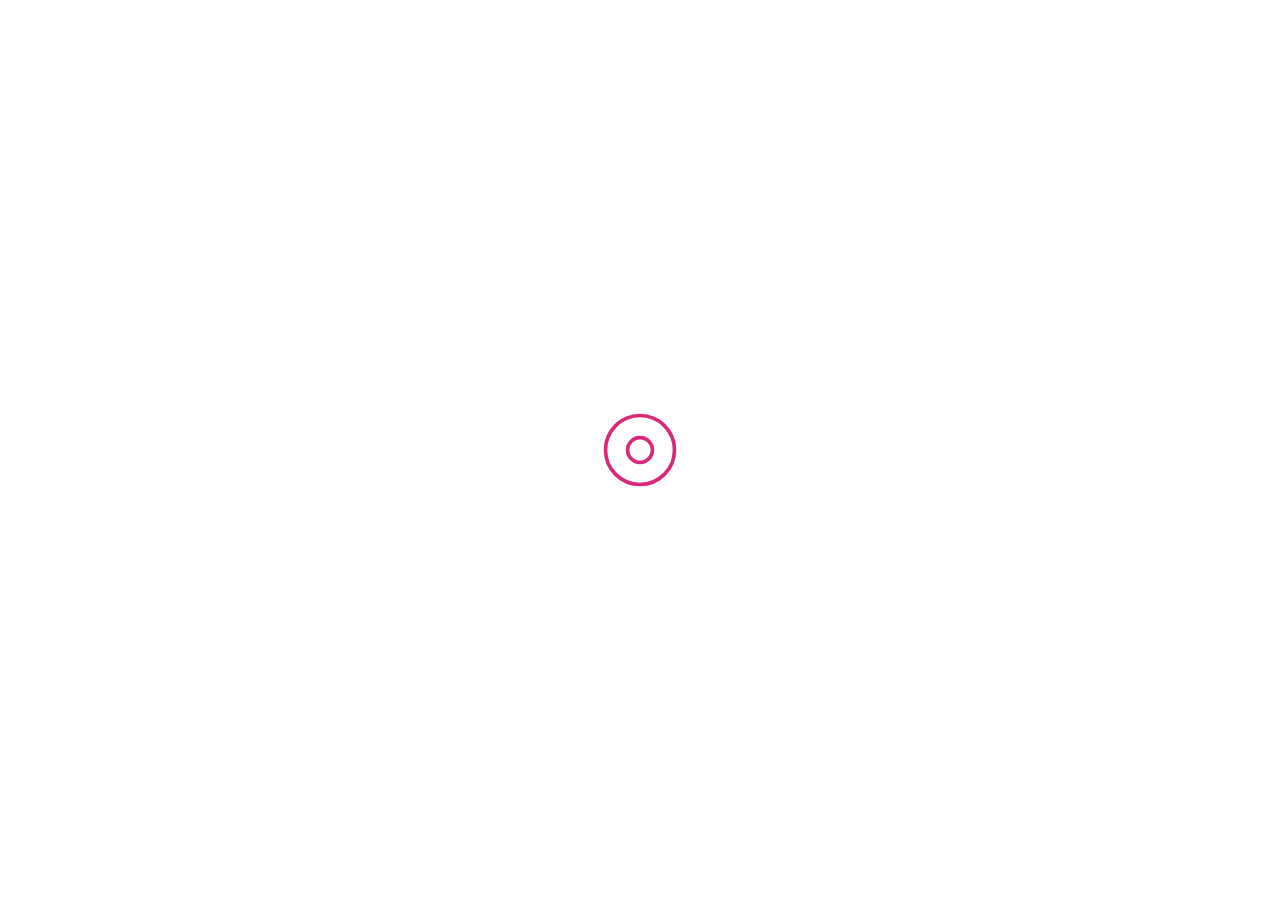
==== commit e4d69d73: "Style: Ajustments in colors and logotypes" ====
--- a/index.html
+++ b/index.html
@@ -6,8 +6,8 @@
   <link rel="icon" type="image/svg+xml" href="/logo_pink.svg" />
   <meta name="viewport" content="width=device-width, initial-scale=1.0" />
   <title>André Lara</title>
-  <script type="module" crossorigin src="/assets/index-e063e306.js"></script>
-  <link rel="stylesheet" href="/assets/index-c7a24495.css">
+  <script type="module" crossorigin src="/assets/index-9740bf1c.js"></script>
+  <link rel="stylesheet" href="/assets/index-782af559.css">
 </head>
 
 <body class="bg-white dark:bg-zinc-950">
--- a/assets/index-782af559.css
+++ b/assets/index-782af559.css
@@ -0,0 +1 @@
+*,:before,:after{box-sizing:border-box;border-width:0;border-style:solid;border-color:#e5e7eb}:before,:after{--tw-content: ""}html{line-height:1.5;-webkit-text-size-adjust:100%;-moz-tab-size:4;-o-tab-size:4;tab-size:4;font-family:ui-sans-serif,system-ui,-apple-system,BlinkMacSystemFont,Segoe UI,Roboto,Helvetica Neue,Arial,Noto Sans,sans-serif,"Apple Color Emoji","Segoe UI Emoji",Segoe UI Symbol,"Noto Color Emoji";font-feature-settings:normal;font-variation-settings:normal}body{margin:0;line-height:inherit}hr{height:0;color:inherit;border-top-width:1px}abbr:where([title]){-webkit-text-decoration:underline dotted;text-decoration:underline dotted}h1,h2,h3,h4,h5,h6{font-size:inherit;font-weight:inherit}a{color:inherit;text-decoration:inherit}b,strong{font-weight:bolder}code,kbd,samp,pre{font-family:ui-monospace,SFMono-Regular,Menlo,Monaco,Consolas,Liberation Mono,Courier New,monospace;font-size:1em}small{font-size:80%}sub,sup{font-size:75%;line-height:0;position:relative;vertical-align:baseline}sub{bottom:-.25em}sup{top:-.5em}table{text-indent:0;border-color:inherit;border-collapse:collapse}button,input,optgroup,select,textarea{font-family:inherit;font-size:100%;font-weight:inherit;line-height:inherit;color:inherit;margin:0;padding:0}button,select{text-transform:none}button,[type=button],[type=reset],[type=submit]{-webkit-appearance:button;background-color:transparent;background-image:none}:-moz-focusring{outline:auto}:-moz-ui-invalid{box-shadow:none}progress{vertical-align:baseline}::-webkit-inner-spin-button,::-webkit-outer-spin-button{height:auto}[type=search]{-webkit-appearance:textfield;outline-offset:-2px}::-webkit-search-decoration{-webkit-appearance:none}::-webkit-file-upload-button{-webkit-appearance:button;font:inherit}summary{display:list-item}blockquote,dl,dd,h1,h2,h3,h4,h5,h6,hr,figure,p,pre{margin:0}fieldset{margin:0;padding:0}legend{padding:0}ol,ul,menu{list-style:none;margin:0;padding:0}textarea{resize:vertical}input::-moz-placeholder,textarea::-moz-placeholder{opacity:1;color:#9ca3af}input::placeholder,textarea::placeholder{opacity:1;color:#9ca3af}button,[role=button]{cursor:pointer}:disabled{cursor:default}img,svg,video,canvas,audio,iframe,embed,object{display:block;vertical-align:middle}img,video{max-width:100%;height:auto}[hidden]{display:none}:root{--background-color: #ffffff;--accent-color: #db2777;--text-color: #111827;--secondary-text-color: #4b5563}:root[class=dark]{--background-color: #030712;--accent-color: #db2777;--text-color: #f3f4f6;--secondary-text-color: #9ca3af}*,:before,:after{--tw-border-spacing-x: 0;--tw-border-spacing-y: 0;--tw-translate-x: 0;--tw-translate-y: 0;--tw-rotate: 0;--tw-skew-x: 0;--tw-skew-y: 0;--tw-scale-x: 1;--tw-scale-y: 1;--tw-pan-x: ;--tw-pan-y: ;--tw-pinch-zoom: ;--tw-scroll-snap-strictness: proximity;--tw-gradient-from-position: ;--tw-gradient-via-position: ;--tw-gradient-to-position: ;--tw-ordinal: ;--tw-slashed-zero: ;--tw-numeric-figure: ;--tw-numeric-spacing: ;--tw-numeric-fraction: ;--tw-ring-inset: ;--tw-ring-offset-width: 0px;--tw-ring-offset-color: #fff;--tw-ring-color: rgb(59 130 246 / .5);--tw-ring-offset-shadow: 0 0 #0000;--tw-ring-shadow: 0 0 #0000;--tw-shadow: 0 0 #0000;--tw-shadow-colored: 0 0 #0000;--tw-blur: ;--tw-brightness: ;--tw-contrast: ;--tw-grayscale: ;--tw-hue-rotate: ;--tw-invert: ;--tw-saturate: ;--tw-sepia: ;--tw-drop-shadow: ;--tw-backdrop-blur: ;--tw-backdrop-brightness: ;--tw-backdrop-contrast: ;--tw-backdrop-grayscale: ;--tw-backdrop-hue-rotate: ;--tw-backdrop-invert: ;--tw-backdrop-opacity: ;--tw-backdrop-saturate: ;--tw-backdrop-sepia: }::backdrop{--tw-border-spacing-x: 0;--tw-border-spacing-y: 0;--tw-translate-x: 0;--tw-translate-y: 0;--tw-rotate: 0;--tw-skew-x: 0;--tw-skew-y: 0;--tw-scale-x: 1;--tw-scale-y: 1;--tw-pan-x: ;--tw-pan-y: ;--tw-pinch-zoom: ;--tw-scroll-snap-strictness: proximity;--tw-gradient-from-position: ;--tw-gradient-via-position: ;--tw-gradient-to-position: ;--tw-ordinal: ;--tw-slashed-zero: ;--tw-numeric-figure: ;--tw-numeric-spacing: ;--tw-numeric-fraction: ;--tw-ring-inset: ;--tw-ring-offset-width: 0px;--tw-ring-offset-color: #fff;--tw-ring-color: rgb(59 130 246 / .5);--tw-ring-offset-shadow: 0 0 #0000;--tw-ring-shadow: 0 0 #0000;--tw-shadow: 0 0 #0000;--tw-shadow-colored: 0 0 #0000;--tw-blur: ;--tw-brightness: ;--tw-contrast: ;--tw-grayscale: ;--tw-hue-rotate: ;--tw-invert: ;--tw-saturate: ;--tw-sepia: ;--tw-drop-shadow: ;--tw-backdrop-blur: ;--tw-backdrop-brightness: ;--tw-backdrop-contrast: ;--tw-backdrop-grayscale: ;--tw-backdrop-hue-rotate: ;--tw-backdrop-invert: ;--tw-backdrop-opacity: ;--tw-backdrop-saturate: ;--tw-backdrop-sepia: }.container{width:100%}@media (min-width: 640px){.container{max-width:640px}}@media (min-width: 768px){.container{max-width:768px}}@media (min-width: 1024px){.container{max-width:1024px}}@media (min-width: 1280px){.container{max-width:1280px}}@media (min-width: 1536px){.container{max-width:1536px}}.sr-only{position:absolute;width:1px;height:1px;padding:0;margin:-1px;overflow:hidden;clip:rect(0,0,0,0);white-space:nowrap;border-width:0}.pointer-events-none{pointer-events:none}.visible{visibility:visible}.fixed{position:fixed}.absolute{position:absolute}.relative{position:relative}.inset-0{inset:0px}.inset-x-0{left:0px;right:0px}.inset-y-0{top:0px;bottom:0px}.-top-40{top:-10rem}.left-0{left:0px}.left-1\/2{left:50%}.left-\[calc\(50\%\+3rem\)\]{left:calc(50% + 3rem)}.left-\[calc\(50\%-11rem\)\]{left:calc(50% - 11rem)}.right-0{right:0px}.top-0{top:0px}.top-1\/2{top:50%}.top-\[calc\(100\%-13rem\)\]{top:calc(100% - 13rem)}.isolate{isolation:isolate}.-z-10{z-index:-10}.z-50{z-index:50}.-m-1{margin:-.25rem}.-m-1\.5{margin:-.375rem}.-m-2{margin:-.5rem}.-m-2\.5{margin:-.625rem}.-mx-3{margin-left:-.75rem;margin-right:-.75rem}.-my-6{margin-top:-1.5rem;margin-bottom:-1.5rem}.mx-auto{margin-left:auto;margin-right:auto}.mb-10{margin-bottom:2.5rem}.mb-2{margin-bottom:.5rem}.mb-5{margin-bottom:1.25rem}.mt-10{margin-top:2.5rem}.mt-6{margin-top:1.5rem}.line-clamp-3{overflow:hidden;display:-webkit-box;-webkit-box-orient:vertical;-webkit-line-clamp:3}.block{display:block}.flex{display:flex}.inline-flex{display:inline-flex}.flow-root{display:flow-root}.grid{display:grid}.hidden{display:none}.aspect-\[1155\/678\]{aspect-ratio:1155/678}.h-6{height:1.5rem}.h-8{height:2rem}.w-28{width:7rem}.w-6{width:1.5rem}.w-\[36\.125rem\]{width:36.125rem}.w-auto{width:auto}.w-full{width:100%}.max-w-2xl{max-width:42rem}.-translate-x-1\/2{--tw-translate-x: -50%;transform:translate(var(--tw-translate-x),var(--tw-translate-y)) rotate(var(--tw-rotate)) skew(var(--tw-skew-x)) skewY(var(--tw-skew-y)) scaleX(var(--tw-scale-x)) scaleY(var(--tw-scale-y))}.-translate-y-1\/2{--tw-translate-y: -50%;transform:translate(var(--tw-translate-x),var(--tw-translate-y)) rotate(var(--tw-rotate)) skew(var(--tw-skew-x)) skewY(var(--tw-skew-y)) scaleX(var(--tw-scale-x)) scaleY(var(--tw-scale-y))}.rotate-\[30deg\]{--tw-rotate: 30deg;transform:translate(var(--tw-translate-x),var(--tw-translate-y)) rotate(var(--tw-rotate)) skew(var(--tw-skew-x)) skewY(var(--tw-skew-y)) scaleX(var(--tw-scale-x)) scaleY(var(--tw-scale-y))}.transform{transform:translate(var(--tw-translate-x),var(--tw-translate-y)) rotate(var(--tw-rotate)) skew(var(--tw-skew-x)) skewY(var(--tw-skew-y)) scaleX(var(--tw-scale-x)) scaleY(var(--tw-scale-y))}.transform-gpu{transform:translate3d(var(--tw-translate-x),var(--tw-translate-y),0) rotate(var(--tw-rotate)) skew(var(--tw-skew-x)) skewY(var(--tw-skew-y)) scaleX(var(--tw-scale-x)) scaleY(var(--tw-scale-y))}.items-center{align-items:center}.justify-center{justify-content:center}.justify-between{justify-content:space-between}.gap-5{gap:1.25rem}.gap-x-6{-moz-column-gap:1.5rem;column-gap:1.5rem}.space-y-2>:not([hidden])~:not([hidden]){--tw-space-y-reverse: 0;margin-top:calc(.5rem * calc(1 - var(--tw-space-y-reverse)));margin-bottom:calc(.5rem * var(--tw-space-y-reverse))}.divide-y>:not([hidden])~:not([hidden]){--tw-divide-y-reverse: 0;border-top-width:calc(1px * calc(1 - var(--tw-divide-y-reverse)));border-bottom-width:calc(1px * var(--tw-divide-y-reverse))}.divide-gray-500\/10>:not([hidden])~:not([hidden]){border-color:#6b72801a}.overflow-hidden{overflow:hidden}.overflow-y-auto{overflow-y:auto}.rounded{border-radius:.25rem}.rounded-full{border-radius:9999px}.rounded-lg{border-radius:.5rem}.rounded-md{border-radius:.375rem}.border{border-width:1px}.border-l{border-left-width:1px}.border-t{border-top-width:1px}.border-gray-100{--tw-border-opacity: 1;border-color:rgb(243 244 246 / var(--tw-border-opacity))}.border-gray-200{--tw-border-opacity: 1;border-color:rgb(229 231 235 / var(--tw-border-opacity))}.border-gray-300{--tw-border-opacity: 1;border-color:rgb(209 213 219 / var(--tw-border-opacity))}.border-gray-500{--tw-border-opacity: 1;border-color:rgb(107 114 128 / var(--tw-border-opacity))}.bg-gray-50{--tw-bg-opacity: 1;background-color:rgb(249 250 251 / var(--tw-bg-opacity))}.bg-slate-50{--tw-bg-opacity: 1;background-color:rgb(248 250 252 / var(--tw-bg-opacity))}.bg-white{--tw-bg-opacity: 1;background-color:rgb(255 255 255 / var(--tw-bg-opacity))}.bg-gradient-to-tr{background-image:linear-gradient(to top right,var(--tw-gradient-stops))}.from-\[\#ff80b5\]{--tw-gradient-from: #ff80b5 var(--tw-gradient-from-position);--tw-gradient-to: rgb(255 128 181 / 0) var(--tw-gradient-to-position);--tw-gradient-stops: var(--tw-gradient-from), var(--tw-gradient-to)}.to-\[\#9089fc\]{--tw-gradient-to: #9089fc var(--tw-gradient-to-position)}.p-1{padding:.25rem}.p-1\.5{padding:.375rem}.p-2{padding:.5rem}.p-2\.5{padding:.625rem}.p-4{padding:1rem}.p-5{padding:1.25rem}.p-6{padding:1.5rem}.px-3{padding-left:.75rem;padding-right:.75rem}.px-6{padding-left:1.5rem;padding-right:1.5rem}.py-1{padding-top:.25rem;padding-bottom:.25rem}.py-2{padding-top:.5rem;padding-bottom:.5rem}.py-32{padding-top:8rem;padding-bottom:8rem}.py-6{padding-top:1.5rem;padding-bottom:1.5rem}.pl-10{padding-left:2.5rem}.pl-3{padding-left:.75rem}.pt-14{padding-top:3.5rem}.text-center{text-align:center}.text-3xl{font-size:1.875rem;line-height:2.25rem}.text-4xl{font-size:2.25rem;line-height:2.5rem}.text-base{font-size:1rem;line-height:1.5rem}.text-lg{font-size:1.125rem;line-height:1.75rem}.text-sm{font-size:.875rem;line-height:1.25rem}.text-xl{font-size:1.25rem;line-height:1.75rem}.font-bold{font-weight:700}.font-medium{font-weight:500}.font-semibold{font-weight:600}.capitalize{text-transform:capitalize}.leading-6{line-height:1.5rem}.leading-7{line-height:1.75rem}.leading-8{line-height:2rem}.tracking-tight{letter-spacing:-.025em}.text-gray-600{--tw-text-opacity: 1;color:rgb(75 85 99 / var(--tw-text-opacity))}.text-gray-700{--tw-text-opacity: 1;color:rgb(55 65 81 / var(--tw-text-opacity))}.text-gray-900{--tw-text-opacity: 1;color:rgb(17 24 39 / var(--tw-text-opacity))}.text-pink-600{--tw-text-opacity: 1;color:rgb(219 39 119 / var(--tw-text-opacity))}.text-slate-500{--tw-text-opacity: 1;color:rgb(100 116 139 / var(--tw-text-opacity))}.text-slate-800{--tw-text-opacity: 1;color:rgb(30 41 59 / var(--tw-text-opacity))}.opacity-30{opacity:.3}.shadow{--tw-shadow: 0 1px 3px 0 rgb(0 0 0 / .1), 0 1px 2px -1px rgb(0 0 0 / .1);--tw-shadow-colored: 0 1px 3px 0 var(--tw-shadow-color), 0 1px 2px -1px var(--tw-shadow-color);box-shadow:var(--tw-ring-offset-shadow, 0 0 #0000),var(--tw-ring-shadow, 0 0 #0000),var(--tw-shadow)}.shadow-md{--tw-shadow: 0 4px 6px -1px rgb(0 0 0 / .1), 0 2px 4px -2px rgb(0 0 0 / .1);--tw-shadow-colored: 0 4px 6px -1px var(--tw-shadow-color), 0 2px 4px -2px var(--tw-shadow-color);box-shadow:var(--tw-ring-offset-shadow, 0 0 #0000),var(--tw-ring-shadow, 0 0 #0000),var(--tw-shadow)}.ring-1{--tw-ring-offset-shadow: var(--tw-ring-inset) 0 0 0 var(--tw-ring-offset-width) var(--tw-ring-offset-color);--tw-ring-shadow: var(--tw-ring-inset) 0 0 0 calc(1px + var(--tw-ring-offset-width)) var(--tw-ring-color);box-shadow:var(--tw-ring-offset-shadow),var(--tw-ring-shadow),var(--tw-shadow, 0 0 #0000)}.ring-gray-900\/10{--tw-ring-color: rgb(17 24 39 / .1)}.blur-3xl{--tw-blur: blur(64px);filter:var(--tw-blur) var(--tw-brightness) var(--tw-contrast) var(--tw-grayscale) var(--tw-hue-rotate) var(--tw-invert) var(--tw-saturate) var(--tw-sepia) var(--tw-drop-shadow)}.filter{filter:var(--tw-blur) var(--tw-brightness) var(--tw-contrast) var(--tw-grayscale) var(--tw-hue-rotate) var(--tw-invert) var(--tw-saturate) var(--tw-sepia) var(--tw-drop-shadow)}body::-webkit-scrollbar{width:8px}body::-webkit-scrollbar-track{background:var(--card-color)}body::-webkit-scrollbar-thumb{background-color:var(--accent-color);border-radius:20px}.hover\:cursor-pointer:hover{cursor:pointer}.hover\:rounded-lg:hover{border-radius:.5rem}.hover\:border-b-2:hover{border-bottom-width:2px}.hover\:border-pink-600:hover{--tw-border-opacity: 1;border-color:rgb(219 39 119 / var(--tw-border-opacity))}.hover\:bg-gray-50:hover{--tw-bg-opacity: 1;background-color:rgb(249 250 251 / var(--tw-bg-opacity))}.hover\:bg-pink-500:hover{--tw-bg-opacity: 1;background-color:rgb(236 72 153 / var(--tw-bg-opacity))}.hover\:shadow-md:hover{--tw-shadow: 0 4px 6px -1px rgb(0 0 0 / .1), 0 2px 4px -2px rgb(0 0 0 / .1);--tw-shadow-colored: 0 4px 6px -1px var(--tw-shadow-color), 0 2px 4px -2px var(--tw-shadow-color);box-shadow:var(--tw-ring-offset-shadow, 0 0 #0000),var(--tw-ring-shadow, 0 0 #0000),var(--tw-shadow)}.hover\:ring-gray-200:hover{--tw-ring-opacity: 1;--tw-ring-color: rgb(229 231 235 / var(--tw-ring-opacity))}.focus\:border-pink-500:focus{--tw-border-opacity: 1;border-color:rgb(236 72 153 / var(--tw-border-opacity))}.focus\:shadow-md:focus{--tw-shadow: 0 4px 6px -1px rgb(0 0 0 / .1), 0 2px 4px -2px rgb(0 0 0 / .1);--tw-shadow-colored: 0 4px 6px -1px var(--tw-shadow-color), 0 2px 4px -2px var(--tw-shadow-color);box-shadow:var(--tw-ring-offset-shadow, 0 0 #0000),var(--tw-ring-shadow, 0 0 #0000),var(--tw-shadow)}.focus\:outline-none:focus{outline:2px solid transparent;outline-offset:2px}.focus\:ring-pink-500:focus{--tw-ring-opacity: 1;--tw-ring-color: rgb(236 72 153 / var(--tw-ring-opacity))}@media (prefers-color-scheme: dark){.dark\:border-gray-950{--tw-border-opacity: 1;border-color:rgb(3 7 18 / var(--tw-border-opacity))}.dark\:border-zinc-700{--tw-border-opacity: 1;border-color:rgb(63 63 70 / var(--tw-border-opacity))}.dark\:border-zinc-900{--tw-border-opacity: 1;border-color:rgb(24 24 27 / var(--tw-border-opacity))}.dark\:border-zinc-950{--tw-border-opacity: 1;border-color:rgb(9 9 11 / var(--tw-border-opacity))}.dark\:bg-gray-900{--tw-bg-opacity: 1;background-color:rgb(17 24 39 / var(--tw-bg-opacity))}.dark\:bg-zinc-900{--tw-bg-opacity: 1;background-color:rgb(24 24 27 / var(--tw-bg-opacity))}.dark\:bg-zinc-950{--tw-bg-opacity: 1;background-color:rgb(9 9 11 / var(--tw-bg-opacity))}.dark\:text-gray-100{--tw-text-opacity: 1;color:rgb(243 244 246 / var(--tw-text-opacity))}.dark\:text-gray-300{--tw-text-opacity: 1;color:rgb(209 213 219 / var(--tw-text-opacity))}.dark\:text-gray-400{--tw-text-opacity: 1;color:rgb(156 163 175 / var(--tw-text-opacity))}.dark\:text-slate-300{--tw-text-opacity: 1;color:rgb(203 213 225 / var(--tw-text-opacity))}.dark\:text-white{--tw-text-opacity: 1;color:rgb(255 255 255 / var(--tw-text-opacity))}.dark\:hover\:bg-gray-200:hover{--tw-bg-opacity: 1;background-color:rgb(229 231 235 / var(--tw-bg-opacity))}}@media (min-width: 640px){.sm\:-top-80{top:-20rem}.sm\:left-\[calc\(50\%\+36rem\)\]{left:calc(50% + 36rem)}.sm\:left-\[calc\(50\%-30rem\)\]{left:calc(50% - 30rem)}.sm\:top-\[calc\(100\%-30rem\)\]{top:calc(100% - 30rem)}.sm\:mb-8{margin-bottom:2rem}.sm\:flex{display:flex}.sm\:w-\[72\.1875rem\]{width:72.1875rem}.sm\:max-w-sm{max-width:24rem}.sm\:justify-center{justify-content:center}.sm\:py-48{padding-top:12rem;padding-bottom:12rem}.sm\:text-6xl{font-size:3.75rem;line-height:1}.sm\:ring-1{--tw-ring-offset-shadow: var(--tw-ring-inset) 0 0 0 var(--tw-ring-offset-width) var(--tw-ring-offset-color);--tw-ring-shadow: var(--tw-ring-inset) 0 0 0 calc(1px + var(--tw-ring-offset-width)) var(--tw-ring-color);box-shadow:var(--tw-ring-offset-shadow),var(--tw-ring-shadow),var(--tw-shadow, 0 0 #0000)}.sm\:ring-gray-900\/10{--tw-ring-color: rgb(17 24 39 / .1)}}@media (min-width: 1024px){.lg\:flex{display:flex}.lg\:hidden{display:none}.lg\:flex-1{flex:1 1 0%}.lg\:gap-x-12{-moz-column-gap:3rem;column-gap:3rem}.lg\:px-8{padding-left:2rem;padding-right:2rem}.lg\:py-56{padding-top:14rem;padding-bottom:14rem}}*{transition:.3s}.project{display:grid;grid-template-rows:2.5fr 1fr}.action{display:flex;flex-direction:row;justify-content:center;align-items:center;gap:10px}.actions{display:grid}.col-1{grid-template-columns:1fr}.col-2{grid-template-columns:1fr 1fr}.grid-view{display:grid;grid-template-columns:repeat(auto-fit,minmax(380px,.3fr));grid-gap:20px;margin:20px;min-height:20rem;justify-content:center}.repositories{min-height:16rem}
